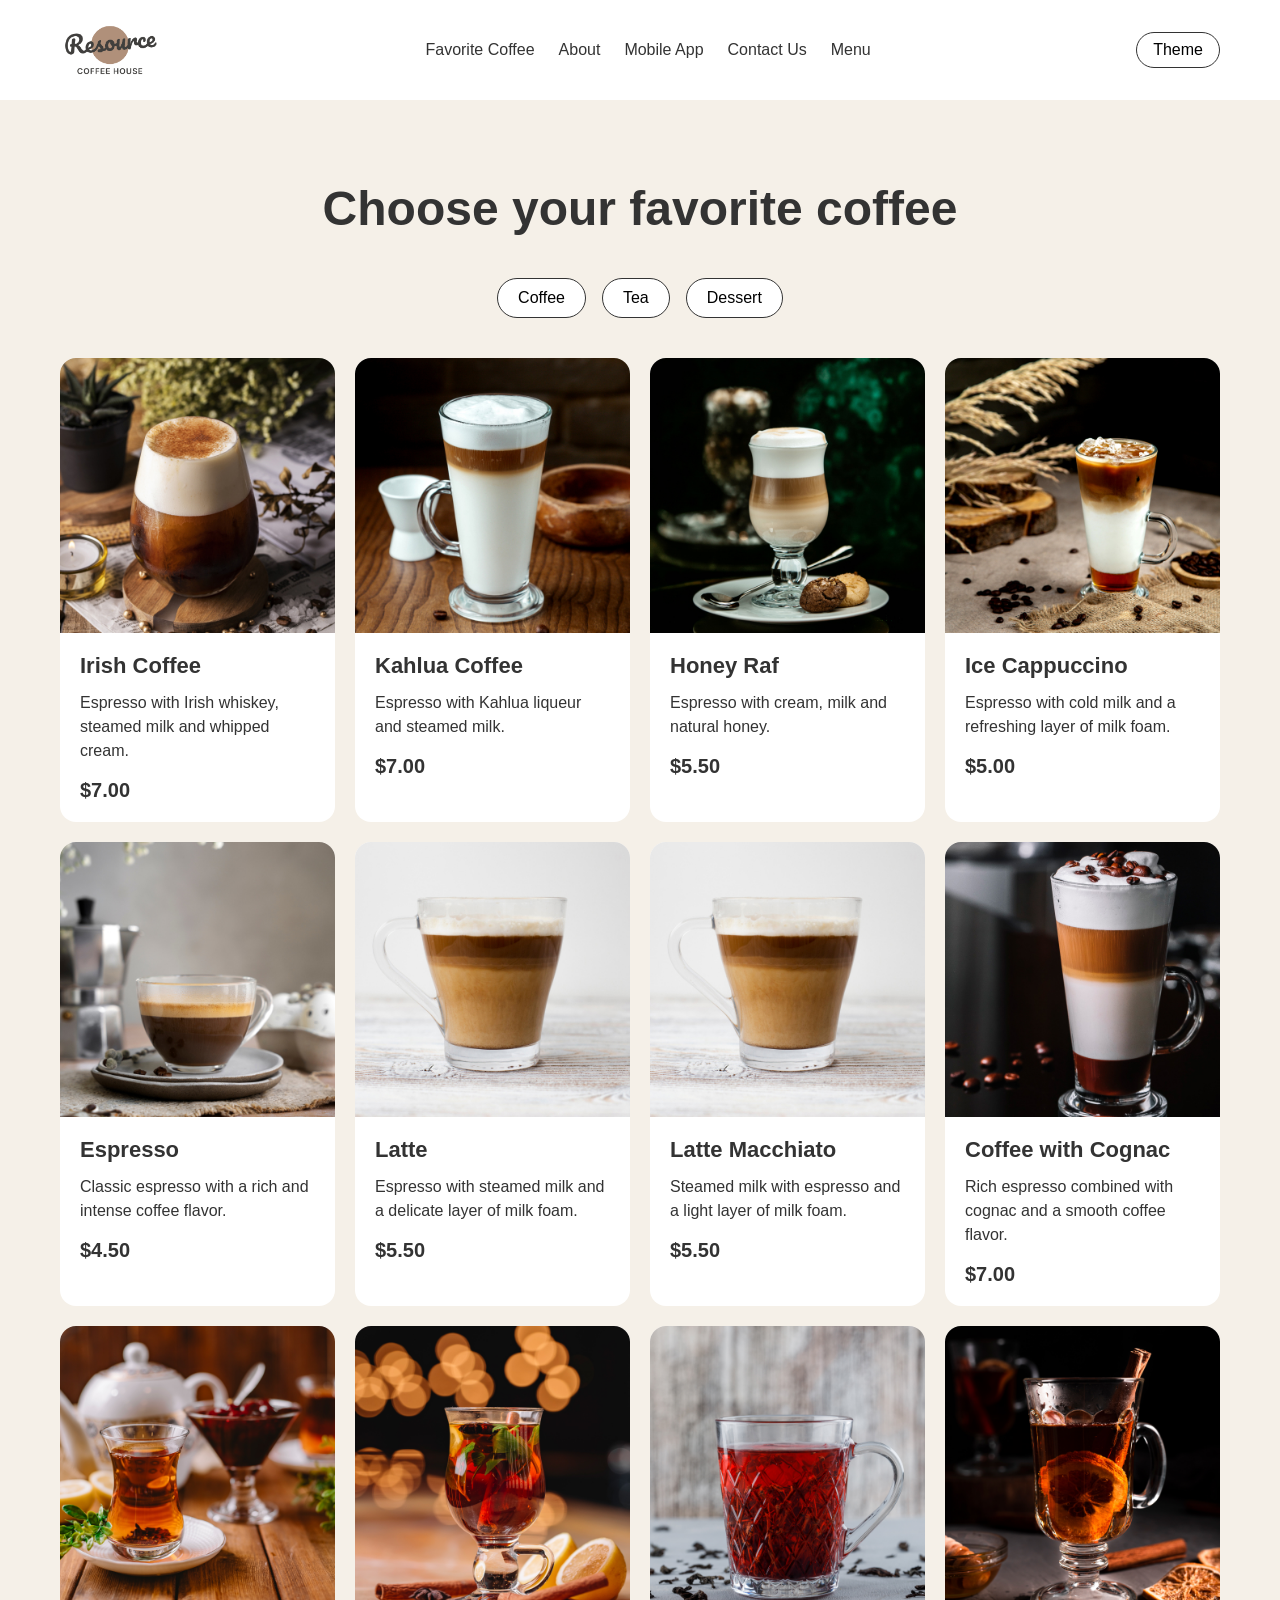
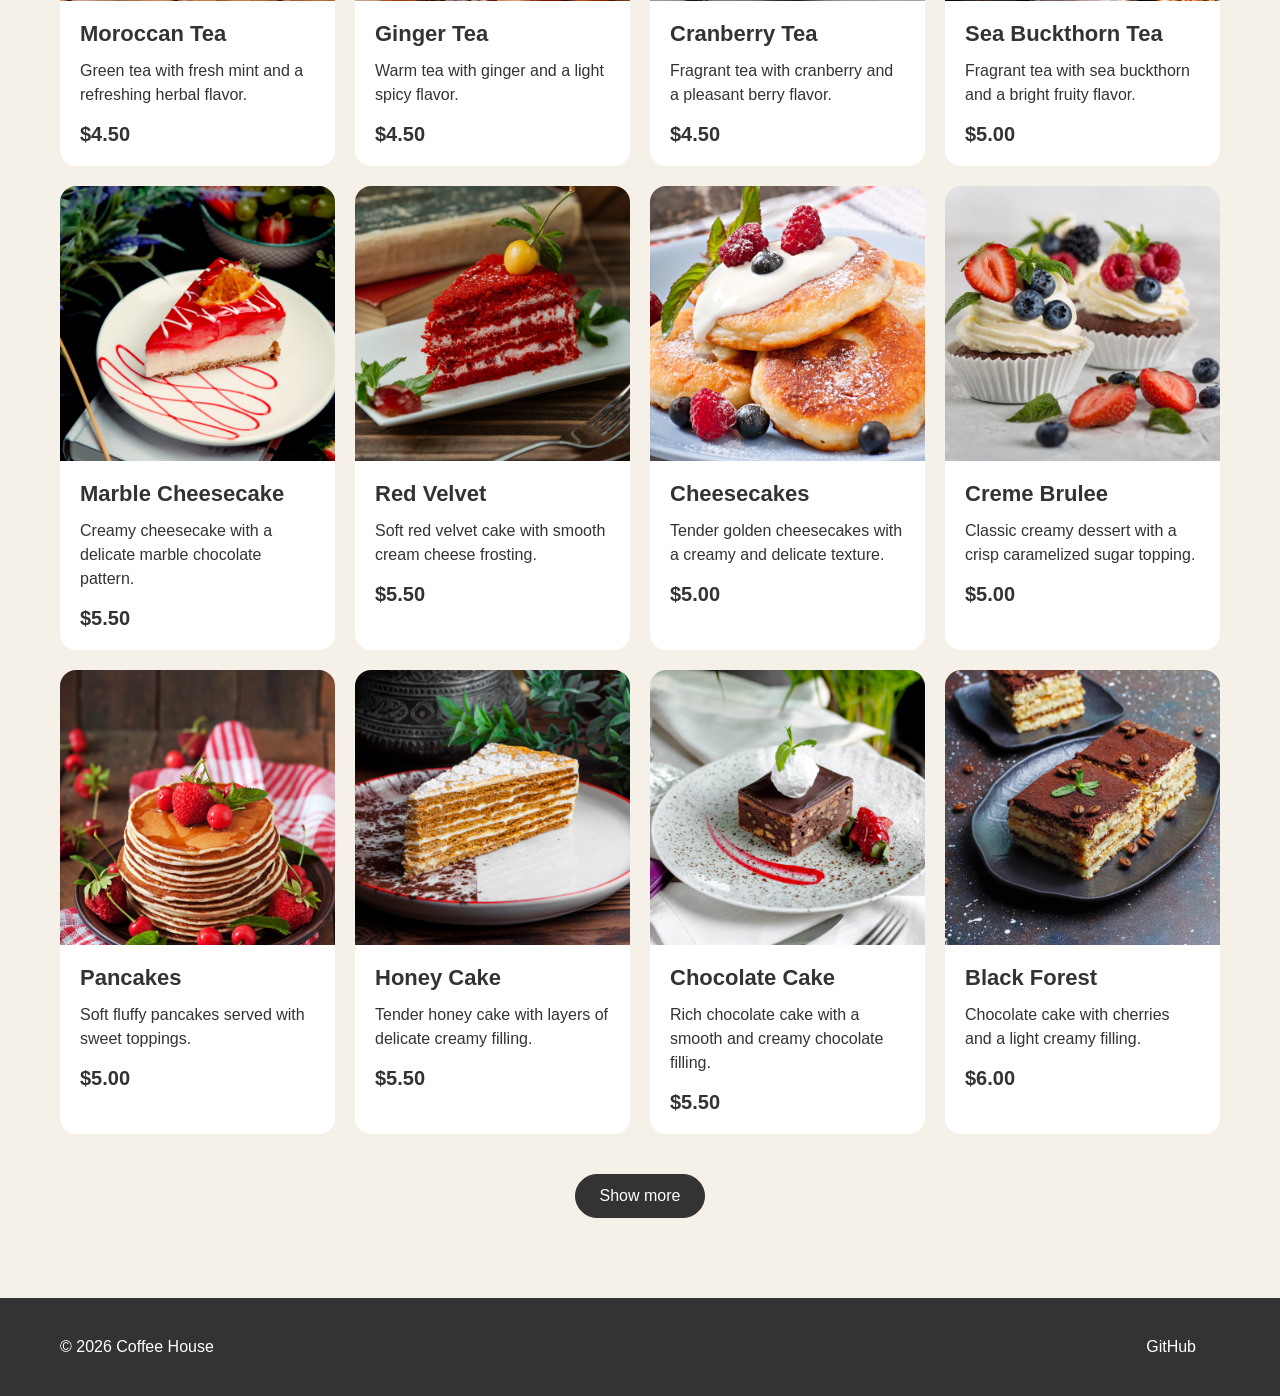
==== menu.html @ 2ff6e304 "feat: complete landing page layout" ====
<!DOCTYPE html>
<html lang="en">
<head>
  <meta charset="UTF-8">
  <meta name="viewport" content="width=device-width, initial-scale=1.0">
  <title>Menu | Coffee House</title>
  <link rel="stylesheet" href="css/style.css">
</head>
<body>
  <header class="header">
    <div class="container">
      <a class="logo" href="index.html">
        <img src="images/logo.png" alt="Coffee House logo">
      </a>
      <nav class="navigation">
        <ul class="navigation-list">
          <li class="navigation-item">
            <a class="navigation-link" href="index.html#favorite-coffee">Favorite Coffee</a>
          </li>
          <li class="navigation-item">
            <a class="navigation-link" href="index.html#about">About</a>
          </li>
          <li class="navigation-item">
            <a class="navigation-link" href="index.html#mobile-app">Mobile App</a>
          </li>
          <li class="navigation-item">
            <a class="navigation-link" href="index.html#contact">Contact Us</a>
          </li>
          <li class="navigation-item">
            <a class="navigation-link" href="menu.html">Menu</a>
          </li>
        </ul>
      </nav>

      <button class="theme-button" type="button">Theme</button>

      <button class="burger-button" type="button" aria-label="Open navigation menu">
        <span></span>
        <span></span>
      </button>
    </div>
  </header>

  <main>
    <section class="menu" id="menu">
      <div class="container">
        <h1 class="menu-title">Choose your favorite coffee</h1>

        <div class="menu-categories">
          <button class="category-button" type="button">Coffee</button>
          <button class="category-button" type="button">Tea</button>
          <button class="category-button" type="button">Dessert</button>
        </div>

        <div class="menu-grid">
          <article class="menu-card">
            <img
              class="menu-card-image"
              src="images/irish-coffee.jpg"
              alt="Irish coffee with whipped cream"
            >
            <h2 class="menu-card-title">Irish Coffee</h2>
            <p class="menu-card-description">
              Espresso with Irish whiskey, steamed milk and whipped cream.
            </p>
            <p class="menu-card-price">$7.00</p>
          </article>

          <article class="menu-card">
            <img
              class="menu-card-image"
              src="images/kahlua-coffee.jpg"
              alt="Kahlua coffee with steamed milk"
            >
            <h2 class="menu-card-title">Kahlua Coffee</h2>
            <p class="menu-card-description">
              Espresso with Kahlua liqueur and steamed milk.
            </p>
            <p class="menu-card-price">$7.00</p>
          </article>

          <article class="menu-card">
            <img
              class="menu-card-image"
              src="images/honey-raf.jpg"
              alt="Honey Raf coffee with milk and honey"
            >
            <h2 class="menu-card-title">Honey Raf</h2>
            <p class="menu-card-description">
              Espresso with cream, milk and natural honey.
            </p>
            <p class="menu-card-price">$5.50</p>
          </article>

          <article class="menu-card">
            <img
              class="menu-card-image"
              src="images/ice-cappuccino.jpg"
              alt="Ice cappuccino with cold milk and foam"
            >
            <h2 class="menu-card-title">Ice Cappuccino</h2>
            <p class="menu-card-description">
              Espresso with cold milk and a refreshing layer of milk foam.
            </p>
            <p class="menu-card-price">$5.00</p>
          </article>

          <article class="menu-card">
            <img
              class="menu-card-image"
              src="images/espresso.jpg"
              alt="Classic espresso coffee"
            >
            <h2 class="menu-card-title">Espresso</h2>
            <p class="menu-card-description">
              Classic espresso with a rich and intense coffee flavor.
            </p>
            <p class="menu-card-price">$4.50</p>
          </article>

          <article class="menu-card">
            <img
              class="menu-card-image"
              src="images/latte.jpg"
              alt="Latte coffee with steamed milk and foam"
            >
            <h2 class="menu-card-title">Latte</h2>
            <p class="menu-card-description">
              Espresso with steamed milk and a delicate layer of milk foam.
            </p>
            <p class="menu-card-price">$5.50</p>
          </article>

          <article class="menu-card">
            <img
              class="menu-card-image"
              src="images/latte-macchiato.jpg"
              alt="Latte macchiato with steamed milk and espresso"
            >
            <h2 class="menu-card-title">Latte Macchiato</h2>
            <p class="menu-card-description">
              Steamed milk with espresso and a light layer of milk foam.
            </p>
            <p class="menu-card-price">$5.50</p>
          </article>

          <article class="menu-card">
            <img
              class="menu-card-image"
              src="images/coffee-with-cognac.jpg"
              alt="Coffee with cognac"
            >
            <h2 class="menu-card-title">Coffee with Cognac</h2>
            <p class="menu-card-description">
              Rich espresso combined with cognac and a smooth coffee flavor.
            </p>
            <p class="menu-card-price">$7.00</p>
          </article>

          <article class="menu-card">
            <img
              class="menu-card-image"
              src="images/moroccan.png"
              alt="Moroccan tea"
            >
            <h2 class="menu-card-title">Moroccan Tea</h2>
            <p class="menu-card-description">
              Green tea with fresh mint and a refreshing herbal flavor.
            </p>
            <p class="menu-card-price">$4.50</p>
          </article>

          <article class="menu-card">
            <img
              class="menu-card-image"
              src="images/ginger.png"
              alt="Ginger tea"
            >
            <h2 class="menu-card-title">Ginger Tea</h2>
            <p class="menu-card-description">
              Warm tea with ginger and a light spicy flavor.
            </p>
            <p class="menu-card-price">$4.50</p>
          </article>

          <article class="menu-card">
            <img
              class="menu-card-image"
              src="images/cranberry.png"
              alt="Cranberry tea"
            >
            <h2 class="menu-card-title">Cranberry Tea</h2>
            <p class="menu-card-description">
              Fragrant tea with cranberry and a pleasant berry flavor.
            </p>
            <p class="menu-card-price">$4.50</p>
          </article>

          <article class="menu-card">
            <img
              class="menu-card-image"
              src="images/sea-buckthorn.png"
              alt="Sea buckthorn tea"
            >
            <h2 class="menu-card-title">Sea Buckthorn Tea</h2>
            <p class="menu-card-description">
              Fragrant tea with sea buckthorn and a bright fruity flavor.
            </p>
            <p class="menu-card-price">$5.00</p>
          </article>

          <article class="menu-card">
            <img
              class="menu-card-image"
              src="images/marble-cheesecake.png"
              alt="Marble cheesecake"
            >
            <h2 class="menu-card-title">Marble Cheesecake</h2>
            <p class="menu-card-description">
              Creamy cheesecake with a delicate marble chocolate pattern.
            </p>
            <p class="menu-card-price">$5.50</p>
          </article>

          <article class="menu-card">
            <img
              class="menu-card-image"
              src="images/red-velvet.png"
              alt="Red velvet cake"
            >
            <h2 class="menu-card-title">Red Velvet</h2>
            <p class="menu-card-description">
              Soft red velvet cake with smooth cream cheese frosting.
            </p>
            <p class="menu-card-price">$5.50</p>
          </article>

          <article class="menu-card">
            <img
              class="menu-card-image"
              src="images/cheesecakes.png"
              alt="Cheesecakes"
            >
            <h2 class="menu-card-title">Cheesecakes</h2>
            <p class="menu-card-description">
              Tender golden cheesecakes with a creamy and delicate texture.
            </p>
            <p class="menu-card-price">$5.00</p>
          </article>

          <article class="menu-card">
            <img
              class="menu-card-image"
              src="images/creme-brulee.png"
              alt="Creme brulee"
            >
            <h2 class="menu-card-title">Creme Brulee</h2>
            <p class="menu-card-description">
              Classic creamy dessert with a crisp caramelized sugar topping.
            </p>
            <p class="menu-card-price">$5.00</p>
          </article>

          <article class="menu-card">
            <img
              class="menu-card-image"
              src="images/pancakes.png"
              alt="Pancakes with toppings"
            >
            <h2 class="menu-card-title">Pancakes</h2>
            <p class="menu-card-description">
              Soft fluffy pancakes served with sweet toppings.
            </p>
            <p class="menu-card-price">$5.00</p>
          </article>

          <article class="menu-card">
            <img
              class="menu-card-image"
              src="images/honey-cake.png"
              alt="Honey cake"
            >
            <h2 class="menu-card-title">Honey Cake</h2>
            <p class="menu-card-description">
              Tender honey cake with layers of delicate creamy filling.
            </p>
            <p class="menu-card-price">$5.50</p>
          </article>

          <article class="menu-card">
            <img
              class="menu-card-image"
              src="images/chocolate-cake.png"
              alt="Chocolate cake"
            >
            <h2 class="menu-card-title">Chocolate Cake</h2>
            <p class="menu-card-description">
              Rich chocolate cake with a smooth and creamy chocolate filling.
            </p>
            <p class="menu-card-price">$5.50</p>
          </article>

          <article class="menu-card">
            <img
              class="menu-card-image"
              src="images/black-forest.png"
              alt="Black Forest cake"
            >
            <h2 class="menu-card-title">Black Forest</h2>
            <p class="menu-card-description">
              Chocolate cake with cherries and a light creamy filling.
            </p>
            <p class="menu-card-price">$6.00</p>
          </article>
        </div>

        <button class="show-more-button" type="button">Show more</button>
      </div>
    </section>
  </main>

  <footer class="footer">
    <div class="container">
      <p class="footer-text">© 2026 Coffee House</p>

      <div class="footer-links">
        <a class="footer-link" href="https://github.com/" target="_blank" rel="noopener noreferrer">
          GitHub
        </a>
        <a class="footer-link" href="https://rs.school/" target="_blank" rel="noopener noreferrer">
          <img src="images/rs-school-logo.svg" alt="Rolling Scopes School logo">
        </a>
      </div>
    </div>
  </footer>

  <script src="js/script.js"></script>
</body>
</html>
---- css/style.css ----
* {
  box-sizing: border-box;
}

html {
  scroll-behavior: smooth;
}

body {
  margin: 0;
  font-family: Arial, sans-serif;
  background-color: #e6e6e6;
  color: #333333;
}

a {
  color: inherit;
  text-decoration: none;
}

button {
  font: inherit;
}

.container {
  width: 100%;
  max-width: 1200px;
  margin: 0 auto;
  padding-right: 20px;
  padding-left: 20px;
}

.header {
  padding-top: 20px;
  padding-bottom: 20px;
  background-color: #ffffff;
}

.header .container {
  display: flex;
  align-items: center;
  justify-content: space-between;
}

.logo {
  display: block;
  width: 100px;
}

.logo img {
  display: block;
  width: 100%;
  height: auto;
}

.navigation-list {
  display: flex;
  margin: 0;
  padding: 0;
  gap: 24px;
  list-style: none;
}

.navigation-link {
  transition: opacity 0.3s ease;
}

.navigation-link:hover {
  opacity: 0.7;
}

.theme-button {
  padding: 8px 16px;
  border: 1px solid #333333;
  border-radius: 20px;
  background-color: transparent;
  cursor: pointer;
  transition: background-color 0.3s ease, color 0.3s ease;
}

.theme-button:hover {
  background-color: #333333;
  color: #ffffff;
}

.burger-button {
  display: none;
}

.hero {
  padding-top: 80px;
  padding-bottom: 80px;
  background-color: #c9a27e;
}

.hero-content {
  max-width: 600px;
}

.hero-subtitle {
  margin-top: 0;
  margin-bottom: 16px;
  font-size: 18px;
}

.hero-title {
  margin-top: 0;
  margin-bottom: 20px;
  font-size: 48px;
  line-height: 1.1;
}

.hero-description {
  margin-top: 0;
  margin-bottom: 24px;
  font-size: 18px;
  line-height: 1.5;
}

.hero-button {
  display: inline-block;
  padding: 12px 24px;
  border-radius: 24px;
  background-color: #333333;
  color: #ffffff;
  transition: opacity 0.3s ease;
}

.hero-button:hover {
  opacity: 0.8;
}

.favorite-coffee {
  padding-top: 80px;
  padding-bottom: 80px;
  background-color: #f5f0e8;
}

.section-title {
  margin-top: 0;
  margin-bottom: 40px;
  font-size: 36px;
  line-height: 1.2;
  text-align: center;
}

.slider {
  display: flex;
  align-items: center;
  gap: 20px;
}

.slider-content {
  display: flex;
  flex: 1;
  gap: 20px;
  overflow: hidden;
}

.slider-card {
  flex: 1;
  padding: 24px;
  border-radius: 16px;
  background-color: #ffffff;
  text-align: center;
}

.slider-image {
  width: 100%;
  height: 220px;
  margin-bottom: 20px;
  border-radius: 12px;
  background-color: #d2b48c;
}

.slider-title {
  margin-top: 0;
  margin-bottom: 12px;
  font-size: 24px;
}

.slider-description {
  margin-top: 0;
  margin-bottom: 16px;
  line-height: 1.5;
}

.slider-price {
  margin: 0;
  font-weight: 700;
  font-size: 20px;
}

.slider-button {
  width: 44px;
  height: 44px;
  flex-shrink: 0;
  border: 1px solid #333333;
  border-radius: 50%;
  background-color: #ffffff;
  cursor: pointer;
  transition: background-color 0.3s ease, color 0.3s ease;
}

.slider-button:hover {
  background-color: #333333;
  color: #ffffff;
}

.about {
  padding-top: 80px;
  padding-bottom: 80px;
  background-color: #ffffff;
}

.about-content {
  max-width: 800px;
  margin: 0 auto;
}

.about-text {
  margin-top: 0;
  margin-bottom: 20px;
  font-size: 18px;
  line-height: 1.6;
  text-align: center;
}

.about-text:last-child {
  margin-bottom: 0;
}

.mobile-app {
  padding-top: 80px;
  padding-bottom: 80px;
  background-color: #f5f0e8;
}

.mobile-app-content {
  max-width: 700px;
  margin: 0 auto;
  text-align: center;
}

.mobile-app-text {
  margin-top: 0;
  margin-bottom: 24px;
  font-size: 18px;
  line-height: 1.5;
}

.mobile-app-button {
  display: inline-block;
  padding: 12px 24px;
  border-radius: 24px;
  background-color: #333333;
  color: #ffffff;
  transition: opacity 0.3s ease;
}

.mobile-app-button:hover {
  opacity: 0.8;
}

.contact {
  padding-top: 80px;
  padding-bottom: 80px;
  background-color: #ffffff;
}

.contact-content {
  max-width: 600px;
  margin: 0 auto;
  text-align: center;
}

.contact-text {
  margin-top: 0;
  margin-bottom: 24px;
  font-size: 18px;
  line-height: 1.5;
}

.contact-list {
  margin: 0;
  padding: 0;
  list-style: none;
}

.contact-item {
  margin-bottom: 12px;
  font-size: 18px;
}

.contact-item:last-child {
  margin-bottom: 0;
}

.footer {
  padding-top: 40px;
  padding-bottom: 40px;
  background-color: #333333;
  color: #ffffff;
}

.footer .container {
  display: flex;
  align-items: center;
  justify-content: space-between;
  gap: 20px;
}

.footer-text {
  margin: 0;
}

.footer-links {
  display: flex;
  gap: 24px;
}

.footer-link {
  transition: opacity 0.3s ease;
}

.footer-link:hover {
  opacity: 0.7;
}

.menu {
  padding-top: 80px;
  padding-bottom: 80px;
  background-color: #f5f0e8;
}

.menu-title {
  margin-top: 0;
  margin-bottom: 40px;
  font-size: 48px;
  line-height: 1.2;
  text-align: center;
}

.menu-categories {
  display: flex;
  justify-content: center;
  gap: 16px;
  margin-bottom: 40px;
}

.category-button {
  padding: 10px 20px;
  border: 1px solid #333333;
  border-radius: 24px;
  background-color: #ffffff;
  cursor: pointer;
  transition: background-color 0.3s ease, color 0.3s ease;
}

.category-button:hover {
  background-color: #333333;
  color: #ffffff;
}

.menu-grid {
  display: grid;
  grid-template-columns: repeat(4, 1fr);
  gap: 20px;
}

.menu-card {
  overflow: hidden;
  border-radius: 16px;
  background-color: #ffffff;
  transition: transform 0.3s ease, box-shadow 0.3s ease;
}

.menu-card:hover {
  transform: translateY(-4px);
  box-shadow: 0 8px 20px rgba(0, 0, 0, 0.15);
}

.menu-card-image {
  display: block;
  width: 100%;
  height: auto;
}

.menu-card-title {
  margin-top: 20px;
  margin-right: 20px;
  margin-bottom: 12px;
  margin-left: 20px;
  font-size: 22px;
}

.menu-card-description {
  margin-top: 0;
  margin-right: 20px;
  margin-bottom: 16px;
  margin-left: 20px;
  line-height: 1.5;
}

.menu-card-price {
  margin-top: 0;
  margin-right: 20px;
  margin-bottom: 20px;
  margin-left: 20px;
  font-weight: 700;
  font-size: 20px;
}

.show-more-button {
  display: block;
  margin-top: 40px;
  margin-right: auto;
  margin-left: auto;
  padding: 12px 24px;
  border: 1px solid #333333;
  border-radius: 24px;
  background-color: #333333;
  color: #ffffff;
  cursor: pointer;
  transition: opacity 0.3s ease;
}

.show-more-button:hover {
  opacity: 0.8;
}

@media (max-width: 768px) {
  .navigation {
    display: none;
  }

  .burger-button {
    display: flex;
    flex-direction: column;
    align-items: center;
    justify-content: center;
    gap: 6px;
    width: 44px;
    height: 44px;
    padding: 0;
    border: 1px solid #333333;
    border-radius: 50%;
    background-color: transparent;
    cursor: pointer;
  }

  .burger-button span {
    width: 18px;
    height: 2px;
    background-color: #333333;
  }

  .theme-button {
    margin-left: auto;
  }

  .menu-grid {
    grid-template-columns: 1fr;
  }

  .hero {
    padding-top: 60px;
    padding-bottom: 60px;
  }

  .hero-title {
    font-size: 40px;
  }

  .section-title {
    font-size: 32px;
  }

  .slider {
    gap: 12px;
  }

  .slider-content {
    gap: 0;
  }

  .slider-card {
    min-width: 100%;
  }

  .slider-card:not(:first-child) {
    display: none;
  }

    .slider-image {
    height: auto;
    object-fit: contain;
  }

  .footer .container {
    flex-direction: column;
    text-align: center;
  }
}

@media (max-width: 380px) {
  .container {
    padding-right: 16px;
    padding-left: 16px;
  }

  .header {
    padding-top: 16px;
    padding-bottom: 16px;
  }

  .logo {
    font-size: 20px;
  }

  .theme-button {
    padding: 6px 12px;
  }

  .hero-title {
    font-size: 32px;
  }

  .hero-subtitle {
    font-size: 16px;
  }

  .hero-description {
    font-size: 16px;
  }

  .section-title {
    font-size: 28px;
  }

  .slider {
    gap: 8px;
  }

  .slider-button {
    width: 36px;
    height: 36px;
  }

  .slider-card {
    padding: 16px;
  }

  .slider-image {
    height: 180px;
  }

  .menu {
    padding-top: 60px;
    padding-bottom: 60px;
  }

  .menu-title {
    font-size: 32px;
  }

  .menu-categories {
    gap: 8px;
  }

  .category-button {
    padding: 8px 12px;
  }

  .menu-grid {
    grid-template-columns: 1fr;
  }
}

.dark-theme {
  background-color: #333333;
  color: #ffffff;
}

.dark-theme .header {
  background-color: #222222;
}

.dark-theme .hero {
  background-color: #5a4635;
}

.dark-theme .favorite-coffee {
  background-color: #2b2b2b;
}

.dark-theme .slider-card {
  background-color: #3a3a3a;
}

.dark-theme .about {
  background-color: #222222;
}

.dark-theme .mobile-app {
  background-color: #2b2b2b;
}

.dark-theme .contact {
  background-color: #222222;
}

.dark-theme .menu {
  background-color: #2b2b2b;
}

.dark-theme .menu-card {
  background-color: #3a3a3a;
}

.dark-theme .category-button {
  background-color: #3a3a3a;
  color: #ffffff;
}

.dark-theme .slider-button {
  background-color: #3a3a3a;
  color: #ffffff;
}

.dark-theme .theme-button {
  border-color: #ffffff;
  color: #ffffff;
}
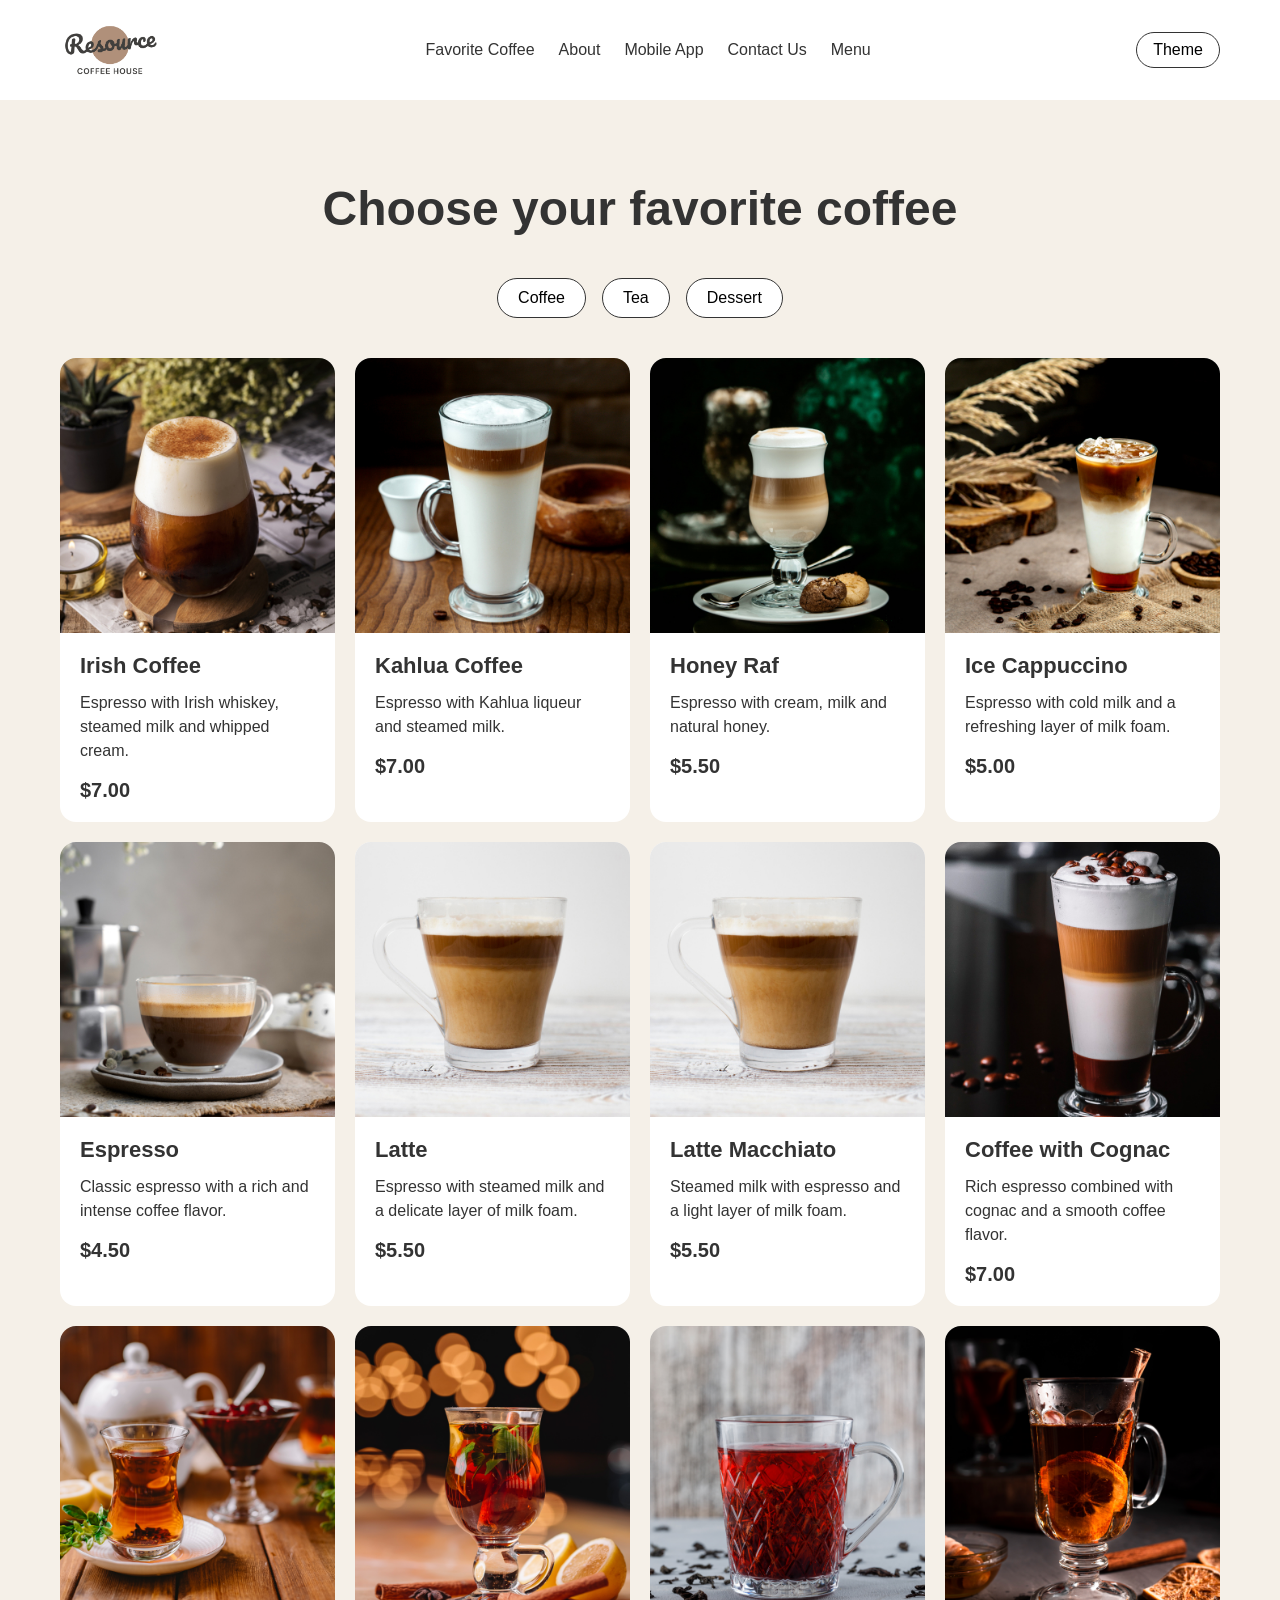
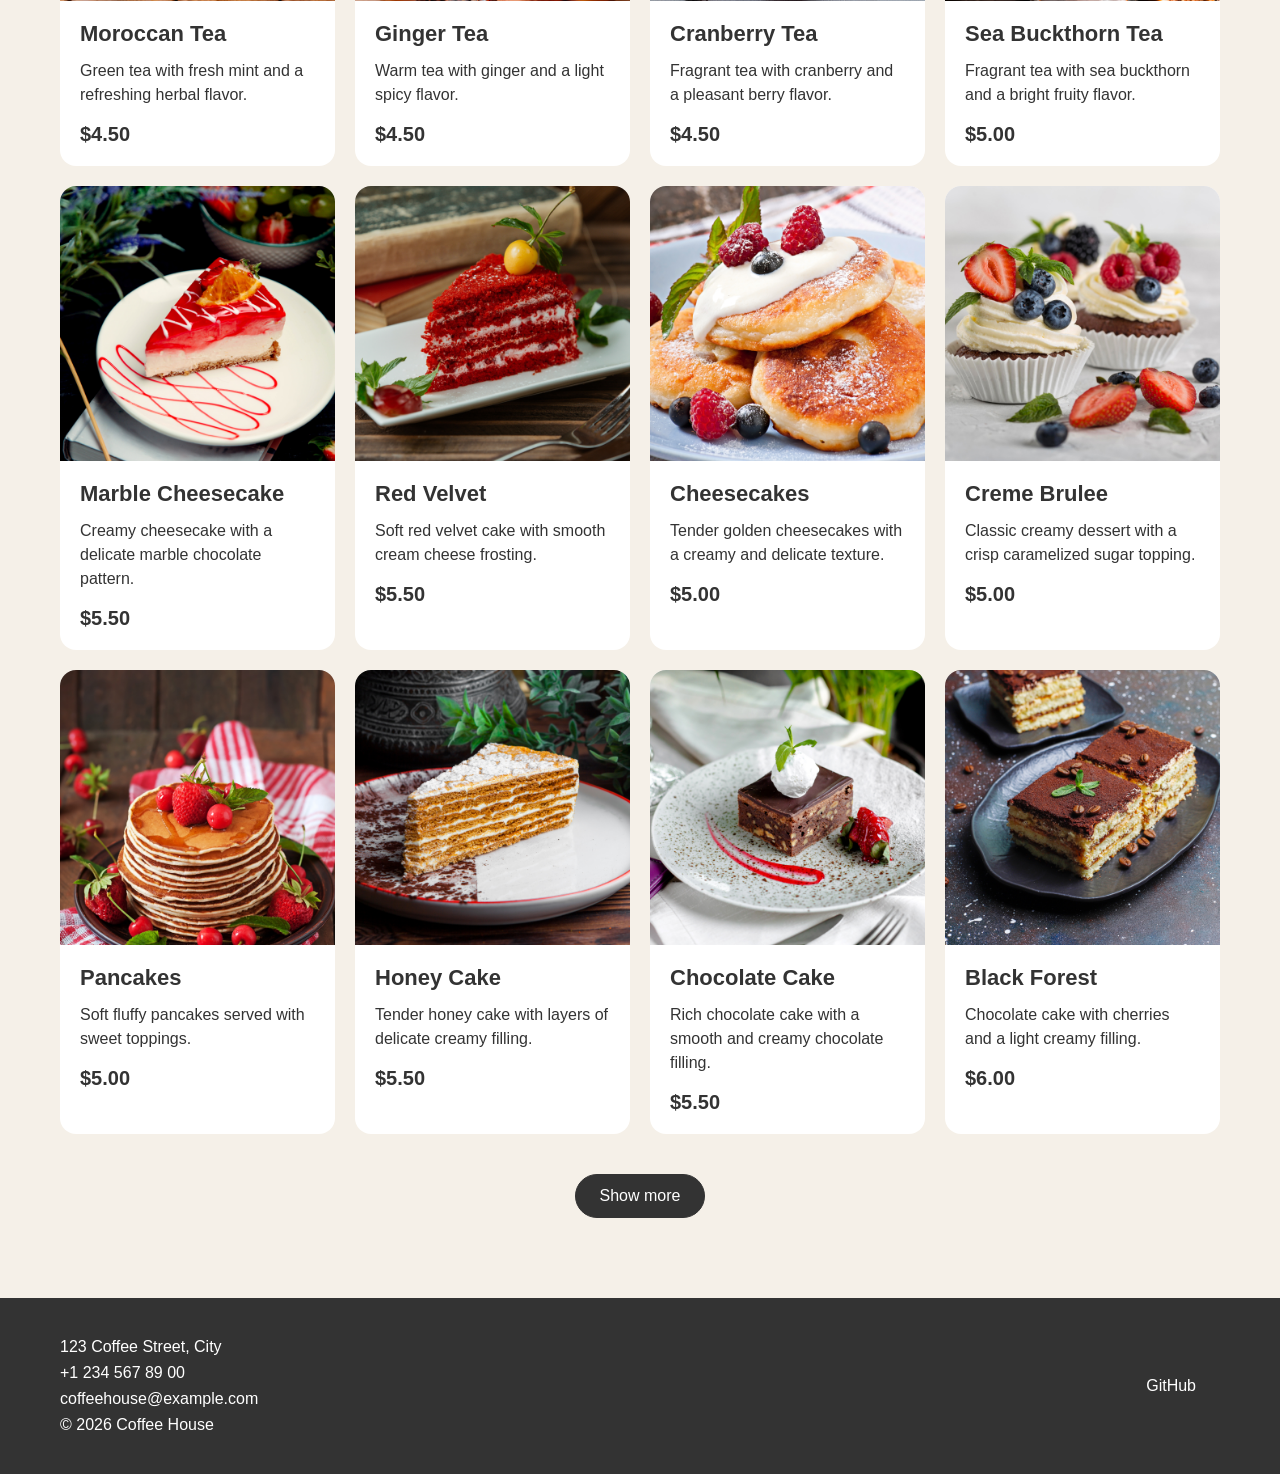
==== commit 9080f6ff: "fix: update footer contacts" ====
--- a/menu.html
+++ b/menu.html
@@ -4,6 +4,7 @@
   <meta charset="UTF-8">
   <meta name="viewport" content="width=device-width, initial-scale=1.0">
   <title>Menu | Coffee House</title>
+  <link rel="icon" href="images/logo.png">
   <link rel="stylesheet" href="css/style.css">
 </head>
 <body>
@@ -319,20 +320,25 @@
     </section>
   </main>
 
-  <footer class="footer">
-    <div class="container">
-      <p class="footer-text">© 2026 Coffee House</p>
-
-      <div class="footer-links">
-        <a class="footer-link" href="https://github.com/" target="_blank" rel="noopener noreferrer">
-          GitHub
-        </a>
-        <a class="footer-link" href="https://rs.school/" target="_blank" rel="noopener noreferrer">
-          <img src="images/rs-school-logo.svg" alt="Rolling Scopes School logo">
-        </a>
-      </div>
+<footer class="footer">
+  <div class="container">
+    <div class="footer-contact">
+      <p>123 Coffee Street, City</p>
+      <p>+1 234 567 89 00</p>
+      <p>coffeehouse@example.com</p>
+      <p>© 2026 Coffee House</p>
     </div>
-  </footer>
+
+    <div class="footer-links">
+      <a class="footer-link" href="https://github.com/" target="_blank" rel="noopener noreferrer">
+        GitHub
+      </a>
+      <a class="footer-link" href="https://rs.school/" target="_blank" rel="noopener noreferrer">
+        <img src="images/rs-school-logo.svg" alt="Rolling Scopes School logo">
+      </a>
+    </div>
+  </div>
+</footer>
 
   <script src="js/script.js"></script>
 </body>
--- a/css/style.css
+++ b/css/style.css
@@ -311,6 +311,16 @@
 }
 
 .footer-text {
+  margin: 0;
+}
+
+.footer-contact {
+  display: flex;
+  flex-direction: column;
+  gap: 8px;
+}
+
+.footer-contact p {
   margin: 0;
 }
 
@@ -492,7 +502,7 @@
     display: none;
   }
 
-    .slider-image {
+  .slider-image {
     height: auto;
     object-fit: contain;
   }
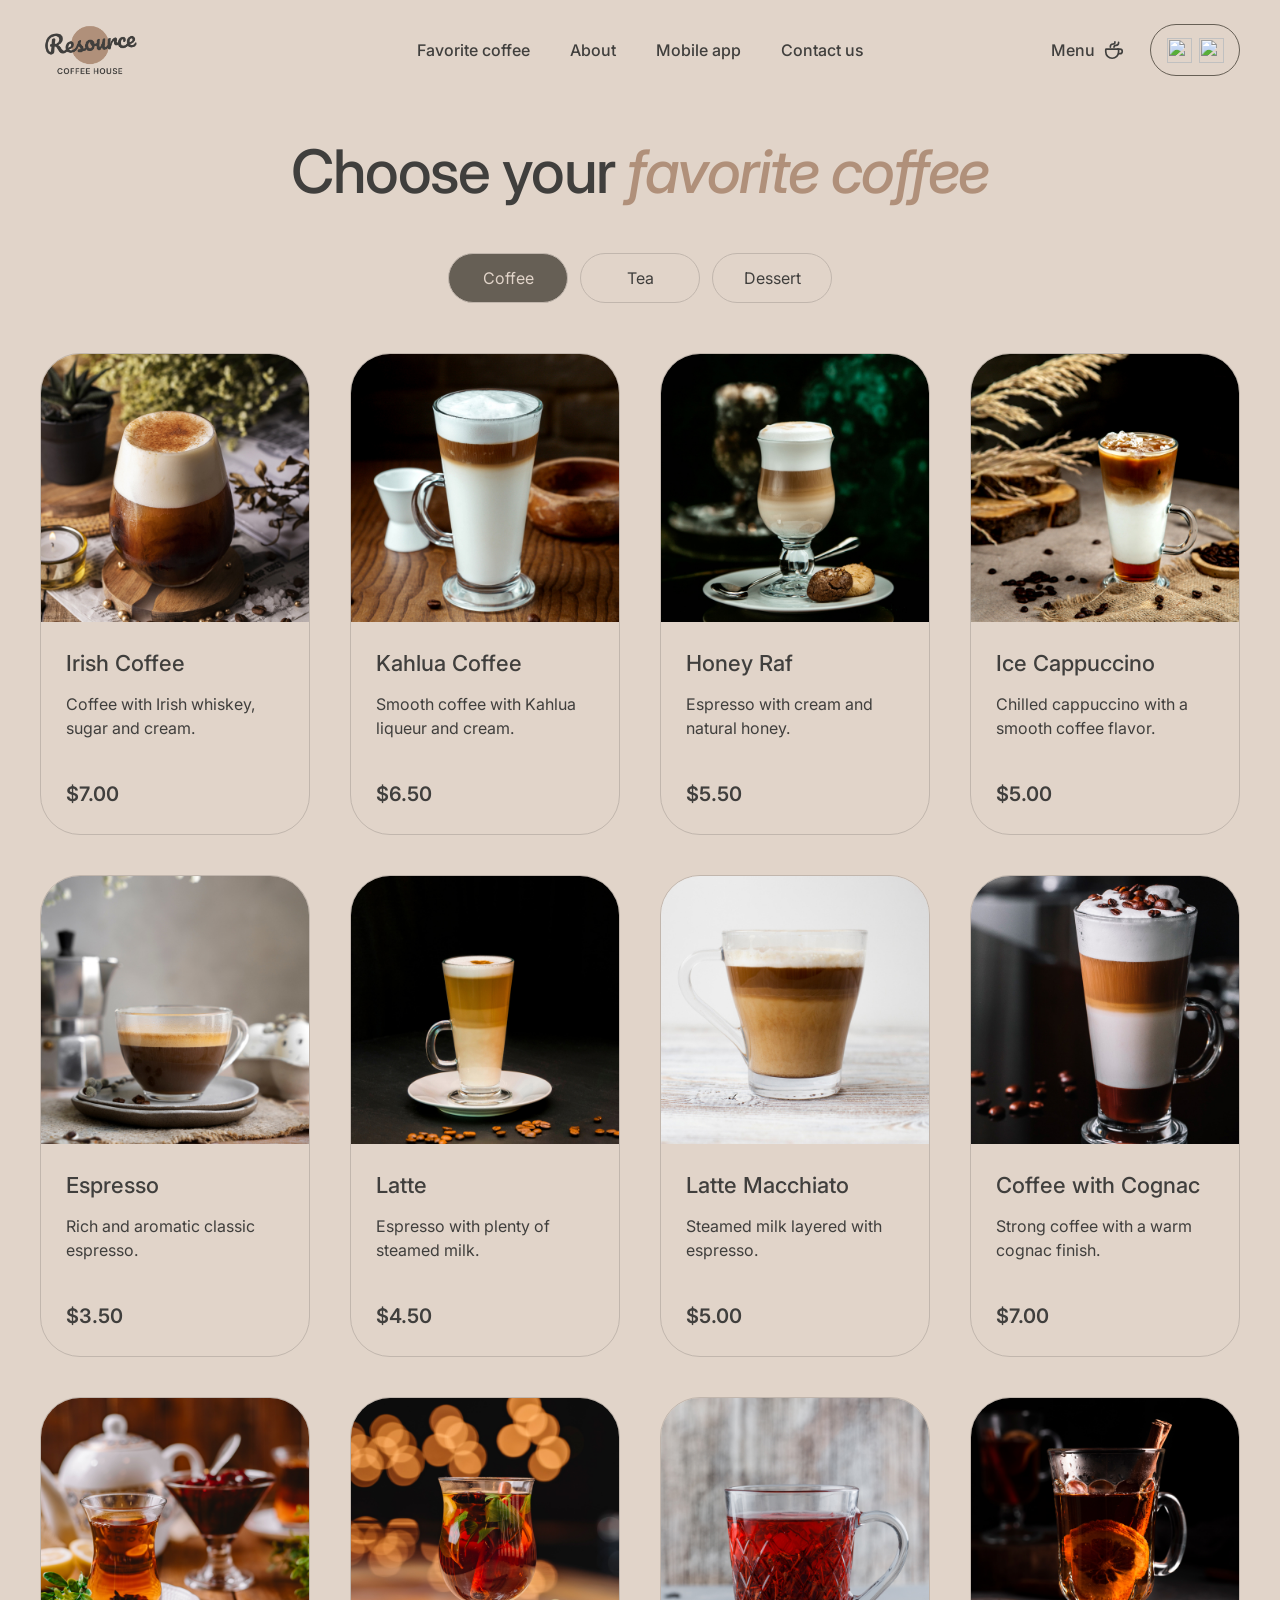
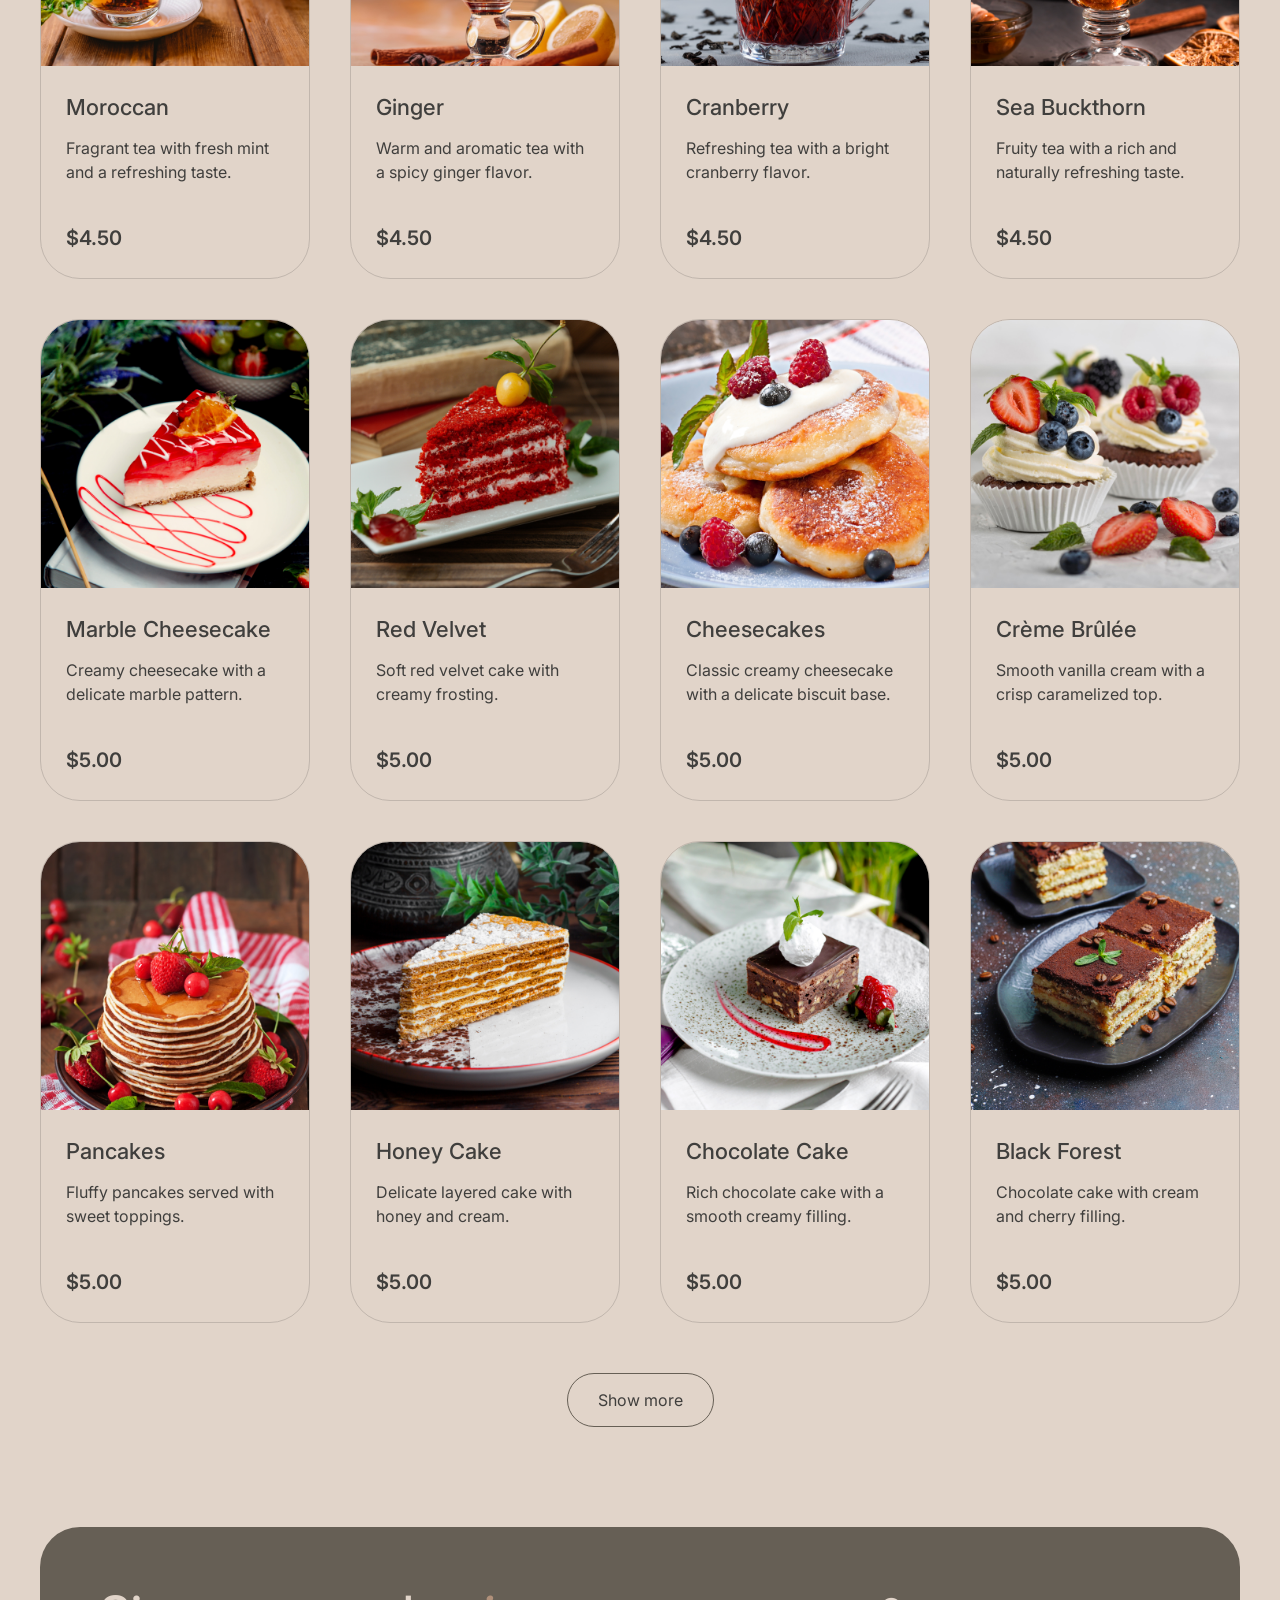
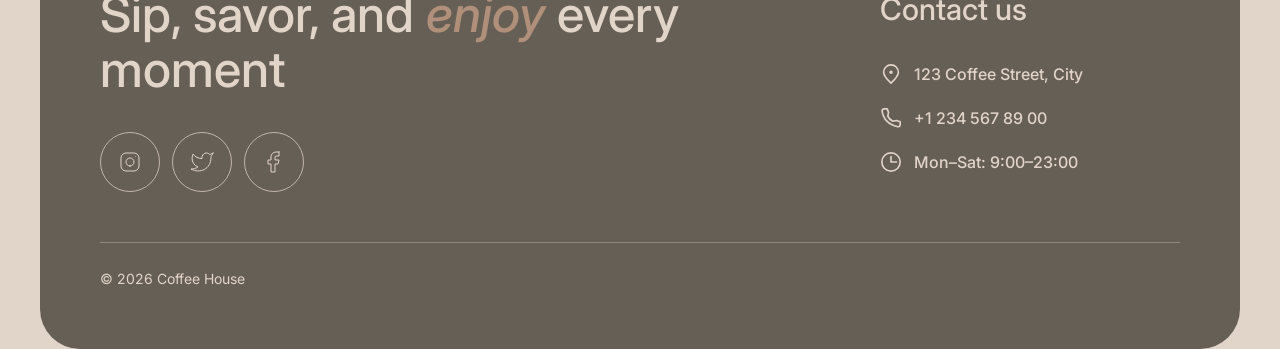
==== commit c54932a9: "feat: complete landing page and responsive design" ====
--- a/menu.html
+++ b/menu.html
@@ -1,344 +1,446 @@
 <!DOCTYPE html>
 <html lang="en">
 <head>
-  <meta charset="UTF-8">
-  <meta name="viewport" content="width=device-width, initial-scale=1.0">
-  <title>Menu | Coffee House</title>
-  <link rel="icon" href="images/logo.png">
+  <meta charset="utf-8">
+  <meta name="viewport" content="width=device-width, initial-scale=1">
+  <meta name="description" content="Coffee House menu.">
+  <title>Coffee House - Menu</title>
+
+  <link rel="icon" type="image/svg+xml" href="images/icons/coffee-cup.svg">
+
+  <link rel="preconnect" href="https://fonts.googleapis.com">
+  <link rel="preconnect" href="https://fonts.gstatic.com" crossorigin>
+  <link
+    href="https://fonts.googleapis.com/css2?family=Inter:ital,wght@0,400;0,500;0,600;1,500&display=swap"
+    rel="stylesheet"
+  >
+
   <link rel="stylesheet" href="css/style.css">
 </head>
+
 <body>
-  <header class="header">
-    <div class="container">
-      <a class="logo" href="index.html">
-        <img src="images/logo.png" alt="Coffee House logo">
+
+  <header class="header container">
+    <a class="logo" href="index.html" aria-label="Coffee House home">
+      <img class="logo__img logo-light" src="images/logo.png" alt="Coffee House">
+      <img class="logo__img logo-dark" src="images/logo-dark.png" alt="">
+    </a>
+
+    <nav class="navigation" aria-label="Main navigation">
+      <ul class="navigation-list">
+        <li class="navigation-item">
+          <a class="navigation-link" href="index.html#favorite">Favorite coffee</a>
+        </li>
+        <li class="navigation-item">
+          <a class="navigation-link" href="index.html#about">About</a>
+        </li>
+        <li class="navigation-item">
+          <a class="navigation-link" href="index.html#mobile-app">Mobile app</a>
+        </li>
+        <li class="navigation-item">
+          <a class="navigation-link" href="#contacts">Contact us</a>
+        </li>
+      </ul>
+    </nav>
+
+    <div class="header-actions">
+      <a class="menu-link" href="menu.html">
+        <span>Menu</span>
+        <img
+          class="menu-link-icon"
+          src="images/icons/coffee-cup.svg"
+          alt=""
+        >
       </a>
-      <nav class="navigation">
-        <ul class="navigation-list">
-          <li class="navigation-item">
-            <a class="navigation-link" href="index.html#favorite-coffee">Favorite Coffee</a>
-          </li>
-          <li class="navigation-item">
-            <a class="navigation-link" href="index.html#about">About</a>
-          </li>
-          <li class="navigation-item">
-            <a class="navigation-link" href="index.html#mobile-app">Mobile App</a>
-          </li>
-          <li class="navigation-item">
-            <a class="navigation-link" href="index.html#contact">Contact Us</a>
-          </li>
-          <li class="navigation-item">
-            <a class="navigation-link" href="menu.html">Menu</a>
-          </li>
-        </ul>
-      </nav>
-
-      <button class="theme-button" type="button">Theme</button>
-
-      <button class="burger-button" type="button" aria-label="Open navigation menu">
+
+      <button class="theme-button" type="button" aria-label="Change theme">
+        <img
+          class="theme-icon theme-sun"
+          src="images/icons/sun.svg"
+          alt=""
+        >
+        <img
+          class="theme-icon theme-moon"
+          src="images/icons/moon.svg"
+          alt=""
+        >
+        <img
+          class="theme-icon theme-moon-dark"
+          src="images/icons/moon-dark.svg"
+          alt=""
+        >
+      </button>
+
+      <button
+        class="burger-button"
+        type="button"
+        aria-label="Open navigation menu"
+      >
         <span></span>
         <span></span>
       </button>
     </div>
   </header>
 
-  <main>
-    <section class="menu" id="menu">
-      <div class="container">
-        <h1 class="menu-title">Choose your favorite coffee</h1>
-
-        <div class="menu-categories">
-          <button class="category-button" type="button">Coffee</button>
-          <button class="category-button" type="button">Tea</button>
-          <button class="category-button" type="button">Dessert</button>
-        </div>
-
-        <div class="menu-grid">
-          <article class="menu-card">
-            <img
-              class="menu-card-image"
-              src="images/irish-coffee.jpg"
-              alt="Irish coffee with whipped cream"
-            >
-            <h2 class="menu-card-title">Irish Coffee</h2>
-            <p class="menu-card-description">
-              Espresso with Irish whiskey, steamed milk and whipped cream.
-            </p>
-            <p class="menu-card-price">$7.00</p>
-          </article>
-
-          <article class="menu-card">
-            <img
-              class="menu-card-image"
-              src="images/kahlua-coffee.jpg"
-              alt="Kahlua coffee with steamed milk"
-            >
-            <h2 class="menu-card-title">Kahlua Coffee</h2>
-            <p class="menu-card-description">
-              Espresso with Kahlua liqueur and steamed milk.
-            </p>
-            <p class="menu-card-price">$7.00</p>
-          </article>
-
-          <article class="menu-card">
-            <img
-              class="menu-card-image"
-              src="images/honey-raf.jpg"
-              alt="Honey Raf coffee with milk and honey"
-            >
-            <h2 class="menu-card-title">Honey Raf</h2>
-            <p class="menu-card-description">
-              Espresso with cream, milk and natural honey.
-            </p>
-            <p class="menu-card-price">$5.50</p>
-          </article>
-
-          <article class="menu-card">
-            <img
-              class="menu-card-image"
-              src="images/ice-cappuccino.jpg"
-              alt="Ice cappuccino with cold milk and foam"
-            >
-            <h2 class="menu-card-title">Ice Cappuccino</h2>
-            <p class="menu-card-description">
-              Espresso with cold milk and a refreshing layer of milk foam.
-            </p>
-            <p class="menu-card-price">$5.00</p>
-          </article>
-
-          <article class="menu-card">
-            <img
-              class="menu-card-image"
-              src="images/espresso.jpg"
-              alt="Classic espresso coffee"
-            >
-            <h2 class="menu-card-title">Espresso</h2>
-            <p class="menu-card-description">
-              Classic espresso with a rich and intense coffee flavor.
-            </p>
-            <p class="menu-card-price">$4.50</p>
-          </article>
-
-          <article class="menu-card">
-            <img
-              class="menu-card-image"
-              src="images/latte.jpg"
-              alt="Latte coffee with steamed milk and foam"
-            >
-            <h2 class="menu-card-title">Latte</h2>
-            <p class="menu-card-description">
-              Espresso with steamed milk and a delicate layer of milk foam.
-            </p>
-            <p class="menu-card-price">$5.50</p>
-          </article>
-
-          <article class="menu-card">
-            <img
-              class="menu-card-image"
-              src="images/latte-macchiato.jpg"
-              alt="Latte macchiato with steamed milk and espresso"
-            >
-            <h2 class="menu-card-title">Latte Macchiato</h2>
-            <p class="menu-card-description">
-              Steamed milk with espresso and a light layer of milk foam.
-            </p>
-            <p class="menu-card-price">$5.50</p>
-          </article>
-
-          <article class="menu-card">
-            <img
-              class="menu-card-image"
-              src="images/coffee-with-cognac.jpg"
-              alt="Coffee with cognac"
-            >
-            <h2 class="menu-card-title">Coffee with Cognac</h2>
-            <p class="menu-card-description">
-              Rich espresso combined with cognac and a smooth coffee flavor.
-            </p>
-            <p class="menu-card-price">$7.00</p>
-          </article>
-
-          <article class="menu-card">
-            <img
-              class="menu-card-image"
-              src="images/moroccan.png"
-              alt="Moroccan tea"
-            >
-            <h2 class="menu-card-title">Moroccan Tea</h2>
-            <p class="menu-card-description">
-              Green tea with fresh mint and a refreshing herbal flavor.
-            </p>
-            <p class="menu-card-price">$4.50</p>
-          </article>
-
-          <article class="menu-card">
-            <img
-              class="menu-card-image"
-              src="images/ginger.png"
-              alt="Ginger tea"
-            >
-            <h2 class="menu-card-title">Ginger Tea</h2>
-            <p class="menu-card-description">
-              Warm tea with ginger and a light spicy flavor.
-            </p>
-            <p class="menu-card-price">$4.50</p>
-          </article>
-
-          <article class="menu-card">
-            <img
-              class="menu-card-image"
-              src="images/cranberry.png"
-              alt="Cranberry tea"
-            >
-            <h2 class="menu-card-title">Cranberry Tea</h2>
-            <p class="menu-card-description">
-              Fragrant tea with cranberry and a pleasant berry flavor.
-            </p>
-            <p class="menu-card-price">$4.50</p>
-          </article>
-
-          <article class="menu-card">
-            <img
-              class="menu-card-image"
-              src="images/sea-buckthorn.png"
-              alt="Sea buckthorn tea"
-            >
-            <h2 class="menu-card-title">Sea Buckthorn Tea</h2>
-            <p class="menu-card-description">
-              Fragrant tea with sea buckthorn and a bright fruity flavor.
-            </p>
-            <p class="menu-card-price">$5.00</p>
-          </article>
-
-          <article class="menu-card">
-            <img
-              class="menu-card-image"
-              src="images/marble-cheesecake.png"
-              alt="Marble cheesecake"
-            >
-            <h2 class="menu-card-title">Marble Cheesecake</h2>
-            <p class="menu-card-description">
-              Creamy cheesecake with a delicate marble chocolate pattern.
-            </p>
-            <p class="menu-card-price">$5.50</p>
-          </article>
-
-          <article class="menu-card">
-            <img
-              class="menu-card-image"
-              src="images/red-velvet.png"
-              alt="Red velvet cake"
-            >
-            <h2 class="menu-card-title">Red Velvet</h2>
-            <p class="menu-card-description">
-              Soft red velvet cake with smooth cream cheese frosting.
-            </p>
-            <p class="menu-card-price">$5.50</p>
-          </article>
-
-          <article class="menu-card">
-            <img
-              class="menu-card-image"
-              src="images/cheesecakes.png"
-              alt="Cheesecakes"
-            >
-            <h2 class="menu-card-title">Cheesecakes</h2>
-            <p class="menu-card-description">
-              Tender golden cheesecakes with a creamy and delicate texture.
-            </p>
-            <p class="menu-card-price">$5.00</p>
-          </article>
-
-          <article class="menu-card">
-            <img
-              class="menu-card-image"
-              src="images/creme-brulee.png"
-              alt="Creme brulee"
-            >
-            <h2 class="menu-card-title">Creme Brulee</h2>
-            <p class="menu-card-description">
-              Classic creamy dessert with a crisp caramelized sugar topping.
-            </p>
-            <p class="menu-card-price">$5.00</p>
-          </article>
-
-          <article class="menu-card">
-            <img
-              class="menu-card-image"
-              src="images/pancakes.png"
-              alt="Pancakes with toppings"
-            >
-            <h2 class="menu-card-title">Pancakes</h2>
-            <p class="menu-card-description">
-              Soft fluffy pancakes served with sweet toppings.
-            </p>
-            <p class="menu-card-price">$5.00</p>
-          </article>
-
-          <article class="menu-card">
-            <img
-              class="menu-card-image"
-              src="images/honey-cake.png"
-              alt="Honey cake"
-            >
-            <h2 class="menu-card-title">Honey Cake</h2>
-            <p class="menu-card-description">
-              Tender honey cake with layers of delicate creamy filling.
-            </p>
-            <p class="menu-card-price">$5.50</p>
-          </article>
-
-          <article class="menu-card">
-            <img
-              class="menu-card-image"
-              src="images/chocolate-cake.png"
-              alt="Chocolate cake"
-            >
-            <h2 class="menu-card-title">Chocolate Cake</h2>
-            <p class="menu-card-description">
-              Rich chocolate cake with a smooth and creamy chocolate filling.
-            </p>
-            <p class="menu-card-price">$5.50</p>
-          </article>
-
-          <article class="menu-card">
-            <img
-              class="menu-card-image"
-              src="images/black-forest.png"
-              alt="Black Forest cake"
-            >
-            <h2 class="menu-card-title">Black Forest</h2>
-            <p class="menu-card-description">
-              Chocolate cake with cherries and a light creamy filling.
-            </p>
-            <p class="menu-card-price">$6.00</p>
-          </article>
-        </div>
-
-        <button class="show-more-button" type="button">Show more</button>
+  <main class="menu container">
+
+    <h1 class="section-title menu-title">
+      Choose your <span>favorite coffee</span>
+    </h1>
+
+    <div class="menu-categories">
+      <button class="menu-category menu-category-active" type="button">
+        Coffee
+      </button>
+
+      <button class="menu-category" type="button">
+        Tea
+      </button>
+
+      <button class="menu-category" type="button">
+        Dessert
+      </button>
+    </div>
+
+    <div class="menu-grid">
+
+      <!-- Coffee -->
+
+      <article class="menu-card">
+        <div class="menu-card-image">
+          <img src="images/irish-coffee.jpg" alt="Irish Coffee">
+        </div>
+        <div class="menu-card-content">
+          <h2 class="menu-card-title">Irish Coffee</h2>
+          <p class="menu-card-description">
+            Coffee with Irish whiskey, sugar and cream.
+          </p>
+          <p class="menu-card-price">$7.00</p>
+        </div>
+      </article>
+
+      <article class="menu-card">
+        <div class="menu-card-image">
+          <img src="images/kahlua-coffee.jpg" alt="Kahlua Coffee">
+        </div>
+        <div class="menu-card-content">
+          <h2 class="menu-card-title">Kahlua Coffee</h2>
+          <p class="menu-card-description">
+            Smooth coffee with Kahlua liqueur and cream.
+          </p>
+          <p class="menu-card-price">$6.50</p>
+        </div>
+      </article>
+
+      <article class="menu-card">
+        <div class="menu-card-image">
+          <img src="images/honey-raf.jpg" alt="Honey Raf">
+        </div>
+        <div class="menu-card-content">
+          <h2 class="menu-card-title">Honey Raf</h2>
+          <p class="menu-card-description">
+            Espresso with cream and natural honey.
+          </p>
+          <p class="menu-card-price">$5.50</p>
+        </div>
+      </article>
+
+      <article class="menu-card">
+        <div class="menu-card-image">
+          <img src="images/ice-cappuccino.jpg" alt="Ice Cappuccino">
+        </div>
+        <div class="menu-card-content">
+          <h2 class="menu-card-title">Ice Cappuccino</h2>
+          <p class="menu-card-description">
+            Chilled cappuccino with a smooth coffee flavor.
+          </p>
+          <p class="menu-card-price">$5.00</p>
+        </div>
+      </article>
+
+      <article class="menu-card">
+        <div class="menu-card-image">
+          <img src="images/espresso.jpg" alt="Espresso">
+        </div>
+        <div class="menu-card-content">
+          <h2 class="menu-card-title">Espresso</h2>
+          <p class="menu-card-description">
+            Rich and aromatic classic espresso.
+          </p>
+          <p class="menu-card-price">$3.50</p>
+        </div>
+      </article>
+
+      <article class="menu-card">
+        <div class="menu-card-image">
+          <img src="images/latte.jpg" alt="Latte">
+        </div>
+        <div class="menu-card-content">
+          <h2 class="menu-card-title">Latte</h2>
+          <p class="menu-card-description">
+            Espresso with plenty of steamed milk.
+          </p>
+          <p class="menu-card-price">$4.50</p>
+        </div>
+      </article>
+
+      <article class="menu-card">
+        <div class="menu-card-image">
+          <img src="images/latte-macchiato.jpg" alt="Latte Macchiato">
+        </div>
+        <div class="menu-card-content">
+          <h2 class="menu-card-title">Latte Macchiato</h2>
+          <p class="menu-card-description">
+            Steamed milk layered with espresso.
+          </p>
+          <p class="menu-card-price">$5.00</p>
+        </div>
+      </article>
+
+      <article class="menu-card">
+        <div class="menu-card-image">
+          <img src="images/coffee-with-cognac.jpg" alt="Coffee with Cognac">
+        </div>
+        <div class="menu-card-content">
+          <h2 class="menu-card-title">Coffee with Cognac</h2>
+          <p class="menu-card-description">
+            Strong coffee with a warm cognac finish.
+          </p>
+          <p class="menu-card-price">$7.00</p>
+        </div>
+      </article>
+
+      <!-- Tea -->
+
+      <article class="menu-card">
+        <div class="menu-card-image">
+          <img src="images/moroccan.png" alt="Moroccan Tea">
+        </div>
+        <div class="menu-card-content">
+          <h2 class="menu-card-title">Moroccan</h2>
+          <p class="menu-card-description">
+            Fragrant tea with fresh mint and a refreshing taste.
+          </p>
+          <p class="menu-card-price">$4.50</p>
+        </div>
+      </article>
+
+      <article class="menu-card">
+        <div class="menu-card-image">
+          <img src="images/ginger.png" alt="Ginger Tea">
+        </div>
+        <div class="menu-card-content">
+          <h2 class="menu-card-title">Ginger</h2>
+          <p class="menu-card-description">
+            Warm and aromatic tea with a spicy ginger flavor.
+          </p>
+          <p class="menu-card-price">$4.50</p>
+        </div>
+      </article>
+
+      <article class="menu-card">
+        <div class="menu-card-image">
+          <img src="images/cranberry.png" alt="Cranberry Tea">
+        </div>
+        <div class="menu-card-content">
+          <h2 class="menu-card-title">Cranberry</h2>
+          <p class="menu-card-description">
+            Refreshing tea with a bright cranberry flavor.
+          </p>
+          <p class="menu-card-price">$4.50</p>
+        </div>
+      </article>
+
+      <article class="menu-card">
+        <div class="menu-card-image">
+          <img src="images/sea-buckthorn.png" alt="Sea Buckthorn Tea">
+        </div>
+        <div class="menu-card-content">
+          <h2 class="menu-card-title">Sea Buckthorn</h2>
+          <p class="menu-card-description">
+            Fruity tea with a rich and naturally refreshing taste.
+          </p>
+          <p class="menu-card-price">$4.50</p>
+        </div>
+      </article>
+
+      <!-- Dessert -->
+
+      <article class="menu-card">
+        <div class="menu-card-image">
+          <img src="images/marble-cheesecake.png" alt="Marble Cheesecake">
+        </div>
+        <div class="menu-card-content">
+          <h2 class="menu-card-title">Marble Cheesecake</h2>
+          <p class="menu-card-description">
+            Creamy cheesecake with a delicate marble pattern.
+          </p>
+          <p class="menu-card-price">$5.00</p>
+        </div>
+      </article>
+
+      <article class="menu-card">
+        <div class="menu-card-image">
+          <img src="images/red-velvet.png" alt="Red Velvet">
+        </div>
+        <div class="menu-card-content">
+          <h2 class="menu-card-title">Red Velvet</h2>
+          <p class="menu-card-description">
+            Soft red velvet cake with creamy frosting.
+          </p>
+          <p class="menu-card-price">$5.00</p>
+        </div>
+      </article>
+
+      <article class="menu-card">
+        <div class="menu-card-image">
+          <img src="images/cheesecakes.png" alt="Cheesecakes">
+        </div>
+        <div class="menu-card-content">
+          <h2 class="menu-card-title">Cheesecakes</h2>
+          <p class="menu-card-description">
+            Classic creamy cheesecake with a delicate biscuit base.
+          </p>
+          <p class="menu-card-price">$5.00</p>
+        </div>
+      </article>
+
+      <article class="menu-card">
+        <div class="menu-card-image">
+          <img src="images/creme-brulee.png" alt="Crème Brûlée">
+        </div>
+        <div class="menu-card-content">
+          <h2 class="menu-card-title">Crème Brûlée</h2>
+          <p class="menu-card-description">
+            Smooth vanilla cream with a crisp caramelized top.
+          </p>
+          <p class="menu-card-price">$5.00</p>
+        </div>
+      </article>
+
+      <article class="menu-card">
+        <div class="menu-card-image">
+          <img src="images/pancakes.png" alt="Pancakes">
+        </div>
+        <div class="menu-card-content">
+          <h2 class="menu-card-title">Pancakes</h2>
+          <p class="menu-card-description">
+            Fluffy pancakes served with sweet toppings.
+          </p>
+          <p class="menu-card-price">$5.00</p>
+        </div>
+      </article>
+
+      <article class="menu-card">
+        <div class="menu-card-image">
+          <img src="images/honey-cake.png" alt="Honey Cake">
+        </div>
+        <div class="menu-card-content">
+          <h2 class="menu-card-title">Honey Cake</h2>
+          <p class="menu-card-description">
+            Delicate layered cake with honey and cream.
+          </p>
+          <p class="menu-card-price">$5.00</p>
+        </div>
+      </article>
+
+      <article class="menu-card">
+        <div class="menu-card-image">
+          <img src="images/chocolate-cake.png" alt="Chocolate Cake">
+        </div>
+        <div class="menu-card-content">
+          <h2 class="menu-card-title">Chocolate Cake</h2>
+          <p class="menu-card-description">
+            Rich chocolate cake with a smooth creamy filling.
+          </p>
+          <p class="menu-card-price">$5.00</p>
+        </div>
+      </article>
+
+      <article class="menu-card">
+        <div class="menu-card-image">
+          <img src="images/black-forest.png" alt="Black Forest">
+        </div>
+        <div class="menu-card-content">
+          <h2 class="menu-card-title">Black Forest</h2>
+          <p class="menu-card-description">
+            Chocolate cake with cream and cherry filling.
+          </p>
+          <p class="menu-card-price">$5.00</p>
+        </div>
+      </article>
+
+    </div>
+
+    <button class="menu-more" type="button">
+      Show more
+    </button>
+  </main>
+
+  <footer class="footer container" id="contacts">
+    <div class="footer-inner">
+
+      <div class="footer-offer">
+        <h2 class="footer-title">
+          Sip, savor, and <span>enjoy</span> every moment
+        </h2>
+
+        <div class="footer-socials">
+          <a
+            class="footer-social"
+            href="https://www.instagram.com/"
+            aria-label="Instagram"
+          >
+            <img src="images/icons/instagram.svg" alt="">
+          </a>
+
+          <a
+            class="footer-social"
+            href="https://twitter.com/"
+            aria-label="Twitter"
+          >
+            <img src="images/icons/twitter.svg" alt="">
+          </a>
+
+          <a
+            class="footer-social"
+            href="https://www.facebook.com/"
+            aria-label="Facebook"
+          >
+            <img src="images/icons/facebook.svg" alt="">
+          </a>
+        </div>
       </div>
-    </section>
-  </main>
-
-<footer class="footer">
-  <div class="container">
-    <div class="footer-contact">
-      <p>123 Coffee Street, City</p>
-      <p>+1 234 567 89 00</p>
-      <p>coffeehouse@example.com</p>
-      <p>© 2026 Coffee House</p>
+
+      <div class="footer-contacts">
+        <h2>Contact us</h2>
+
+        <ul class="contacts">
+          <li>
+            <a class="contact-link" href="#">
+              <img src="images/icons/pin-alt.svg" alt="">
+              <span>123 Coffee Street, City</span>
+            </a>
+          </li>
+
+          <li>
+            <a class="contact-link" href="tel:+12345678900">
+              <img src="images/icons/phone.svg" alt="">
+              <span>+1 234 567 89 00</span>
+            </a>
+          </li>
+
+          <li class="contact-hours">
+            <img src="images/icons/clock.svg" alt="">
+            <span>Mon–Sat: 9:00–23:00</span>
+          </li>
+        </ul>
+      </div>
+
     </div>
 
-    <div class="footer-links">
-      <a class="footer-link" href="https://github.com/" target="_blank" rel="noopener noreferrer">
-        GitHub
-      </a>
-      <a class="footer-link" href="https://rs.school/" target="_blank" rel="noopener noreferrer">
-        <img src="images/rs-school-logo.svg" alt="Rolling Scopes School logo">
-      </a>
-    </div>
-  </div>
-</footer>
+    <p class="footer-copyright">© 2026 Coffee House</p>
+  </footer>
 
   <script src="js/script.js"></script>
 </body>
--- a/css/style.css
+++ b/css/style.css
@@ -1,3 +1,5 @@
+/* Основные настройки */
+
 * {
   box-sizing: border-box;
 }
@@ -8,9 +10,17 @@
 
 body {
   margin: 0;
-  font-family: Arial, sans-serif;
-  background-color: #e6e6e6;
-  color: #333333;
+  background: #e1d4c9;
+  color: #403f3d;
+  font-family: "Inter", Arial, sans-serif;
+  font-size: 16px;
+  line-height: 1.5;
+  transition: background-color 0.3s ease, color 0.3s ease;
+}
+
+body.dark-theme {
+  background: #403f3d;
+  color: #e1d4c9;
 }
 
 a {
@@ -19,626 +29,1327 @@
 }
 
 button {
+  color: inherit;
   font: inherit;
 }
 
+img {
+  display: block;
+  max-width: 100%;
+}
+
 .container {
-  width: 100%;
-  max-width: 1200px;
+  width: min(1360px, calc(100% - 80px));
   margin: 0 auto;
-  padding-right: 20px;
-  padding-left: 20px;
-}
+}
+
+.section-title {
+  margin: 0;
+  font-size: 60px;
+  font-weight: 500;
+  line-height: 1.05;
+  letter-spacing: -1.5px;
+}
+
+.section-title span,
+.footer-title span,
+.hero-title-accent {
+  color: #b0907a;
+  font-style: italic;
+}
+
+body.dark-theme .section-title span,
+body.dark-theme .footer-title span,
+body.dark-theme .hero-title-accent {
+  color: #c1b6ad;
+}
+
+/* Шапка */
 
 .header {
-  padding-top: 20px;
-  padding-bottom: 20px;
-  background-color: #ffffff;
-}
-
-.header .container {
-  display: flex;
+  display: grid;
+  grid-template-columns: 1fr auto 1fr;
   align-items: center;
-  justify-content: space-between;
+  min-height: 100px;
+  gap: 30px;
 }
 
 .logo {
+  justify-self: start;
+  flex-shrink: 0;
+  width: 100px;
+}
+
+.logo__img {
+  width: 100px;
+  height: auto;
+}
+
+.logo-dark {
+  display: none;
+}
+
+body.dark-theme .logo-light {
+  display: none;
+}
+
+body.dark-theme .logo-dark {
   display: block;
-  width: 100px;
-}
-
-.logo img {
-  display: block;
-  width: 100%;
-  height: auto;
+}
+
+.navigation {
+  justify-self: center;
 }
 
 .navigation-list {
   display: flex;
-  margin: 0;
-  padding: 0;
-  gap: 24px;
-  list-style: none;
-}
-
-.navigation-link {
-  transition: opacity 0.3s ease;
-}
-
-.navigation-link:hover {
-  opacity: 0.7;
-}
-
-.theme-button {
-  padding: 8px 16px;
-  border: 1px solid #333333;
-  border-radius: 20px;
-  background-color: transparent;
-  cursor: pointer;
-  transition: background-color 0.3s ease, color 0.3s ease;
-}
-
-.theme-button:hover {
-  background-color: #333333;
-  color: #ffffff;
-}
-
-.burger-button {
-  display: none;
-}
-
-.hero {
-  padding-top: 80px;
-  padding-bottom: 80px;
-  background-color: #c9a27e;
-}
-
-.hero-content {
-  max-width: 600px;
-}
-
-.hero-subtitle {
-  margin-top: 0;
-  margin-bottom: 16px;
-  font-size: 18px;
-}
-
-.hero-title {
-  margin-top: 0;
-  margin-bottom: 20px;
-  font-size: 48px;
-  line-height: 1.1;
-}
-
-.hero-description {
-  margin-top: 0;
-  margin-bottom: 24px;
-  font-size: 18px;
-  line-height: 1.5;
-}
-
-.hero-button {
-  display: inline-block;
-  padding: 12px 24px;
-  border-radius: 24px;
-  background-color: #333333;
-  color: #ffffff;
-  transition: opacity 0.3s ease;
-}
-
-.hero-button:hover {
-  opacity: 0.8;
-}
-
-.favorite-coffee {
-  padding-top: 80px;
-  padding-bottom: 80px;
-  background-color: #f5f0e8;
-}
-
-.section-title {
-  margin-top: 0;
-  margin-bottom: 40px;
-  font-size: 36px;
-  line-height: 1.2;
-  text-align: center;
-}
-
-.slider {
-  display: flex;
   align-items: center;
-  gap: 20px;
-}
-
-.slider-content {
-  display: flex;
-  flex: 1;
-  gap: 20px;
-  overflow: hidden;
-}
-
-.slider-card {
-  flex: 1;
-  padding: 24px;
-  border-radius: 16px;
-  background-color: #ffffff;
-  text-align: center;
-}
-
-.slider-image {
-  width: 100%;
-  height: 220px;
-  margin-bottom: 20px;
-  border-radius: 12px;
-  background-color: #d2b48c;
-}
-
-.slider-title {
-  margin-top: 0;
-  margin-bottom: 12px;
-  font-size: 24px;
-}
-
-.slider-description {
-  margin-top: 0;
-  margin-bottom: 16px;
-  line-height: 1.5;
-}
-
-.slider-price {
-  margin: 0;
-  font-weight: 700;
-  font-size: 20px;
-}
-
-.slider-button {
-  width: 44px;
-  height: 44px;
-  flex-shrink: 0;
-  border: 1px solid #333333;
-  border-radius: 50%;
-  background-color: #ffffff;
-  cursor: pointer;
-  transition: background-color 0.3s ease, color 0.3s ease;
-}
-
-.slider-button:hover {
-  background-color: #333333;
-  color: #ffffff;
-}
-
-.about {
-  padding-top: 80px;
-  padding-bottom: 80px;
-  background-color: #ffffff;
-}
-
-.about-content {
-  max-width: 800px;
-  margin: 0 auto;
-}
-
-.about-text {
-  margin-top: 0;
-  margin-bottom: 20px;
-  font-size: 18px;
-  line-height: 1.6;
-  text-align: center;
-}
-
-.about-text:last-child {
-  margin-bottom: 0;
-}
-
-.mobile-app {
-  padding-top: 80px;
-  padding-bottom: 80px;
-  background-color: #f5f0e8;
-}
-
-.mobile-app-content {
-  max-width: 700px;
-  margin: 0 auto;
-  text-align: center;
-}
-
-.mobile-app-text {
-  margin-top: 0;
-  margin-bottom: 24px;
-  font-size: 18px;
-  line-height: 1.5;
-}
-
-.mobile-app-button {
-  display: inline-block;
-  padding: 12px 24px;
-  border-radius: 24px;
-  background-color: #333333;
-  color: #ffffff;
-  transition: opacity 0.3s ease;
-}
-
-.mobile-app-button:hover {
-  opacity: 0.8;
-}
-
-.contact {
-  padding-top: 80px;
-  padding-bottom: 80px;
-  background-color: #ffffff;
-}
-
-.contact-content {
-  max-width: 600px;
-  margin: 0 auto;
-  text-align: center;
-}
-
-.contact-text {
-  margin-top: 0;
-  margin-bottom: 24px;
-  font-size: 18px;
-  line-height: 1.5;
-}
-
-.contact-list {
+  gap: 40px;
   margin: 0;
   padding: 0;
   list-style: none;
 }
 
-.contact-item {
-  margin-bottom: 12px;
-  font-size: 18px;
-}
-
-.contact-item:last-child {
-  margin-bottom: 0;
-}
-
-.footer {
-  padding-top: 40px;
-  padding-bottom: 40px;
-  background-color: #333333;
-  color: #ffffff;
-}
-
-.footer .container {
+.navigation-link,
+.menu-link {
+  position: relative;
+  font-weight: 500;
+}
+
+.navigation-link::after,
+.menu-link::after {
+  position: absolute;
+  right: 0;
+  bottom: -6px;
+  left: 0;
+  height: 2px;
+  background: currentColor;
+  content: "";
+  transform: scaleX(0);
+  transform-origin: right;
+  transition: transform 0.3s ease;
+}
+
+.navigation-link:hover::after,
+.menu-link:hover::after {
+  transform: scaleX(1);
+  transform-origin: left;
+}
+
+.header-actions {
+  display: flex;
+  align-items: center;
+  justify-self: end;
+  gap: 25px;
+}
+
+.menu-link {
+  display: flex;
+  align-items: center;
+  gap: 8px;
+}
+
+.menu-link-icon {
+  width: 22px;
+  height: 22px;
+  object-fit: contain;
+}
+
+/* Переключатель темы */
+
+.theme-button {
+  display: flex;
+  align-items: center;
+  justify-content: center;
+  gap: 7px;
+  width: 90px;
+  height: 52px;
+  padding: 6px 12px;
+  border: 1px solid #665f55;
+  border-radius: 100px;
+  background: transparent;
+  cursor: pointer;
+  transition: background-color 0.3s ease, transform 0.3s ease;
+}
+
+.theme-button:hover {
+  transform: scale(1.03);
+}
+
+.theme-icon {
+  width: 25px;
+  height: 25px;
+}
+
+.theme-sun {
+  display: block;
+}
+
+.theme-moon-dark {
+  display: none;
+}
+
+body.dark-theme .theme-moon {
+  display: none;
+}
+
+body.dark-theme .theme-moon-dark {
+  display: block;
+}
+
+/* Бургер */
+
+.burger-button {
+  display: none;
+  width: 44px;
+  height: 44px;
+  padding: 10px;
+  border: 1px solid #665f55;
+  border-radius: 50%;
+  background: transparent;
+}
+
+/* Главный экран */
+
+.hero {
+  position: relative;
+  min-height: 644px;
+  overflow: hidden;
+  border-radius: 40px;
+}
+
+.hero-background {
+  position: absolute;
+  inset: 0;
+}
+
+.hero-background::after {
+  position: absolute;
+  inset: 0;
+  background: rgb(0 0 0 / 45%);
+  content: "";
+}
+
+.hero-background img {
+  width: 100%;
+  height: 100%;
+  object-fit: cover;
+}
+
+.hero-content {
+  position: relative;
+  z-index: 1;
+  display: flex;
+  flex-direction: column;
+  align-items: flex-start;
+  justify-content: center;
+  width: min(530px, 100%);
+  min-height: 644px;
+  padding: 60px;
+  color: #e1d4c9;
+}
+
+.hero-title {
+  margin: 0 0 30px;
+  font-size: 72px;
+  font-weight: 500;
+  line-height: 1.05;
+  letter-spacing: -2px;
+}
+
+.hero-title span {
+  display: block;
+}
+
+.hero-text {
+  max-width: 500px;
+  margin: 0 0 40px;
+  font-size: 16px;
+  line-height: 1.5;
+}
+
+.hero-button {
+  display: inline-flex;
+  align-items: center;
+  justify-content: center;
+  gap: 12px;
+  min-width: 200px;
+  min-height: 64px;
+  padding: 15px 25px;
+  border-radius: 20px;
+  background: #e1d4c9;
+  color: #403f3d;
+  font-weight: 600;
+  transition: background-color 0.3s ease, transform 0.3s ease;
+}
+
+.hero-button-icon {
+  font-size: 20px;
+  transition: transform 0.3s ease;
+}
+
+.hero-button:hover {
+  background: #fff;
+  transform: translateY(-2px);
+}
+
+.hero-button:hover .hero-button-icon {
+  transform: translate(3px, -3px);
+}
+
+/* Любимый кофе */
+
+.favorite {
+  padding-top: 100px;
+}
+
+.favorite-title {
+  margin-bottom: 50px;
+  text-align: center;
+}
+
+.slider {
+  display: flex;
+  align-items: center;
+  justify-content: center;
+  gap: 35px;
+}
+
+.slider-viewport {
+  width: 480px;
+  overflow: hidden;
+}
+
+.slider-track {
+  display: flex;
+}
+
+.slider-card {
+  flex: 0 0 100%;
+  text-align: center;
+}
+
+.slider-image {
+  width: 480px;
+  height: 480px;
+  margin: 0 auto 25px;
+  object-fit: contain;
+}
+
+.slider-title {
+  margin: 0 0 15px;
+  font-size: 30px;
+  font-weight: 500;
+}
+
+.slider-description {
+  max-width: 480px;
+  margin: 0 auto 15px;
+}
+
+.slider-price {
+  margin: 0;
+  font-size: 24px;
+  font-weight: 600;
+}
+
+.slider-button {
+  display: flex;
+  align-items: center;
+  justify-content: center;
+  flex-shrink: 0;
+  width: 60px;
+  height: 60px;
+  padding: 0;
+  border: 1px solid #665f55;
+  border-radius: 50%;
+  background: transparent;
+  cursor: pointer;
+  font-size: 25px;
+  transition: background-color 0.3s ease, color 0.3s ease;
+}
+
+.slider-button:hover {
+  background: #665f55;
+  color: #e1d4c9;
+}
+
+.slider-controls {
+  display: flex;
+  justify-content: center;
+  gap: 8px;
+  margin-top: 30px;
+}
+
+.slider-control {
+  width: 40px;
+  height: 4px;
+  padding: 0;
+  border: 0;
+  border-radius: 5px;
+  background: #c1b6ad;
+}
+
+.slider-control-active {
+  background: #665f55;
+}
+
+/* О кофейне */
+
+.about {
+  padding-top: 100px;
+}
+
+.about-title {
+  margin-bottom: 50px;
+}
+
+.about-images {
+  display: grid;
+  grid-template-columns: 1fr 1fr;
+  gap: 40px;
+}
+
+.about-column {
+  display: flex;
+  flex-direction: column;
+  gap: 40px;
+}
+
+.about-box {
+  position: relative;
+  overflow: hidden;
+  border-radius: 40px;
+}
+
+.about-box-tall {
+  height: 590px;
+}
+
+.about-box-short {
+  height: 430px;
+}
+
+.about-box img {
+  width: 100%;
+  height: 100%;
+  object-fit: cover;
+  transition: transform 0.5s ease;
+}
+
+.about-box:hover img {
+  transform: scale(1.03);
+}
+
+/* Мобильное приложение */
+
+.mobile-app {
+  padding-top: 100px;
+}
+
+.mobile-app-content {
   display: flex;
   align-items: center;
   justify-content: space-between;
+  min-height: 620px;
+  padding: 60px;
+  overflow: hidden;
+  border-radius: 40px;
+  background: #e1d4c9;
+  color: #403f3d;
+}
+
+.mobile-app-text {
+  width: 52%;
+  min-width: 0;
+}
+
+.mobile-app-text .section-title {
+  margin-bottom: 30px;
+}
+
+.mobile-app-text p {
+  max-width: 500px;
+  margin: 0 0 35px;
+}
+
+.mobile-app-buttons {
+  display: flex;
+  flex-wrap: wrap;
+  gap: 15px;
+}
+
+.store-button {
+  display: flex;
+  align-items: center;
+  gap: 10px;
+  min-width: 190px;
+  min-height: 64px;
+  padding: 10px 18px;
+  border: 1px solid #665f55;
+  border-radius: 15px;
+  transition: background-color 0.3s ease, color 0.3s ease;
+}
+
+.store-button:hover {
+  background: #665f55;
+  color: #e1d4c9;
+}
+
+.store-button-icon {
+  width: 28px;
+  height: 28px;
+  flex-shrink: 0;
+}
+
+.store-icon-dark {
+  display: none;
+}
+
+body.dark-theme .store-icon-light {
+  display: none;
+}
+
+body.dark-theme .store-icon-dark {
+  display: block;
+}
+
+.store-button-text {
+  display: flex;
+  flex-direction: column;
+  font-size: 16px;
+  font-weight: 600;
+  line-height: 1.2;
+}
+
+.store-button-caption {
+  font-size: 10px;
+  font-weight: 400;
+  text-transform: uppercase;
+}
+
+.mobile-app-image {
+  display: flex;
+  align-items: center;
+  justify-content: center;
+  width: 43%;
+  min-width: 0;
+}
+
+.mobile-app-image img {
+  width: min(520px, 100%);
+  max-height: 620px;
+  object-fit: contain;
+}
+
+/* Подвал */
+
+.footer {
+  margin-top: 100px;
+  padding: 60px;
+  border-radius: 40px;
+  background: #665f55;
+  color: #e1d4c9;
+}
+
+.footer-inner {
+  display: flex;
+  justify-content: space-between;
+  gap: 80px;
+  min-width: 0;
+}
+
+.footer-offer {
+  max-width: 600px;
+  min-width: 0;
+}
+
+.footer-title {
+  margin: 0 0 35px;
+  font-size: 50px;
+  font-weight: 500;
+  line-height: 1.1;
+}
+
+.footer-socials {
+  display: flex;
+  gap: 12px;
+}
+
+.footer-social {
+  display: flex;
+  align-items: center;
+  justify-content: center;
+  width: 60px;
+  height: 60px;
+  border: 1px solid #c1b6ad;
+  border-radius: 50%;
+  transition: background-color 0.3s ease, transform 0.3s ease;
+}
+
+.footer-social img {
+  width: 24px;
+  height: 24px;
+}
+
+.footer-social:hover {
+  background: #e1d4c9;
+  transform: translateY(-3px);
+}
+
+.footer-social:hover img {
+  filter: brightness(0.5);
+}
+
+.footer-contacts {
+  min-width: 300px;
+}
+
+.footer-contacts h2 {
+  margin: 0 0 30px;
+  font-size: 30px;
+  font-weight: 500;
+}
+
+.contacts {
+  display: flex;
+  flex-direction: column;
   gap: 20px;
-}
-
-.footer-text {
   margin: 0;
-}
-
-.footer-contact {
-  display: flex;
-  flex-direction: column;
-  gap: 8px;
-}
-
-.footer-contact p {
-  margin: 0;
-}
-
-.footer-links {
-  display: flex;
-  gap: 24px;
-}
-
-.footer-link {
-  transition: opacity 0.3s ease;
-}
-
-.footer-link:hover {
-  opacity: 0.7;
-}
+  padding: 0;
+  list-style: none;
+}
+
+.contact-link,
+.contact-hours {
+  display: flex;
+  align-items: center;
+  gap: 12px;
+  font-weight: 500;
+}
+
+.contact-link img,
+.contact-hours img {
+  width: 22px;
+  height: 22px;
+  flex-shrink: 0;
+}
+
+.contact-link {
+  position: relative;
+  width: fit-content;
+}
+
+.contact-link::after {
+  position: absolute;
+  right: 0;
+  bottom: -5px;
+  left: 34px;
+  height: 1px;
+  background: currentColor;
+  content: "";
+  transform: scaleX(0);
+  transform-origin: right;
+  transition: transform 0.3s ease;
+}
+
+.contact-link:hover::after {
+  transform: scaleX(1);
+  transform-origin: left;
+}
+
+.footer-copyright {
+  margin: 50px 0 0;
+  padding-top: 25px;
+  border-top: 1px solid rgb(225 212 201 / 35%);
+  font-size: 14px;
+}
+
+/* Меню */
 
 .menu {
-  padding-top: 80px;
-  padding-bottom: 80px;
-  background-color: #f5f0e8;
+  padding-top: 40px;
 }
 
 .menu-title {
-  margin-top: 0;
-  margin-bottom: 40px;
-  font-size: 48px;
-  line-height: 1.2;
+  max-width: 800px;
+  margin: 0 auto 50px;
   text-align: center;
 }
 
 .menu-categories {
   display: flex;
   justify-content: center;
-  gap: 16px;
-  margin-bottom: 40px;
-}
-
-.category-button {
-  padding: 10px 20px;
-  border: 1px solid #333333;
-  border-radius: 24px;
-  background-color: #ffffff;
+  gap: 12px;
+  margin-bottom: 50px;
+}
+
+.menu-category {
+  min-width: 120px;
+  padding: 12px 22px;
+  border: 1px solid #c1b6ad;
+  border-radius: 100px;
+  background: transparent;
   cursor: pointer;
+  text-align: center;
   transition: background-color 0.3s ease, color 0.3s ease;
 }
 
-.category-button:hover {
-  background-color: #333333;
-  color: #ffffff;
+.menu-category:hover,
+.menu-category-active {
+  background: #665f55;
+  color: #e1d4c9;
 }
 
 .menu-grid {
   display: grid;
   grid-template-columns: repeat(4, 1fr);
-  gap: 20px;
+  gap: 40px;
 }
 
 .menu-card {
   overflow: hidden;
-  border-radius: 16px;
-  background-color: #ffffff;
+  border: 1px solid #c1b6ad;
+  border-radius: 40px;
+  background: transparent;
   transition: transform 0.3s ease, box-shadow 0.3s ease;
 }
 
 .menu-card:hover {
-  transform: translateY(-4px);
-  box-shadow: 0 8px 20px rgba(0, 0, 0, 0.15);
+  transform: translateY(-5px);
+  box-shadow: 0 10px 30px rgb(64 63 61 / 12%);
 }
 
 .menu-card-image {
+  width: 100%;
+  aspect-ratio: 1;
+  overflow: hidden;
+}
+
+.menu-card-image img {
+  width: 100%;
+  height: 100%;
+  object-fit: cover;
+  transition: transform 0.4s ease;
+}
+
+.menu-card:hover .menu-card-image img {
+  transform: scale(1.04);
+}
+
+.menu-card-content {
+  padding: 25px;
+}
+
+.menu-card-title {
+  margin: 0 0 12px;
+  font-size: 22px;
+  font-weight: 500;
+}
+
+.menu-card-description {
+  min-height: 72px;
+  margin: 0 0 15px;
+}
+
+.menu-card-price {
+  margin: 0;
+  font-size: 20px;
+  font-weight: 600;
+}
+
+.menu-more {
   display: block;
-  width: 100%;
-  height: auto;
-}
-
-.menu-card-title {
-  margin-top: 20px;
-  margin-right: 20px;
-  margin-bottom: 12px;
-  margin-left: 20px;
-  font-size: 22px;
-}
-
-.menu-card-description {
-  margin-top: 0;
-  margin-right: 20px;
-  margin-bottom: 16px;
-  margin-left: 20px;
-  line-height: 1.5;
-}
-
-.menu-card-price {
-  margin-top: 0;
-  margin-right: 20px;
-  margin-bottom: 20px;
-  margin-left: 20px;
-  font-weight: 700;
-  font-size: 20px;
-}
-
-.show-more-button {
-  display: block;
-  margin-top: 40px;
-  margin-right: auto;
-  margin-left: auto;
-  padding: 12px 24px;
-  border: 1px solid #333333;
-  border-radius: 24px;
-  background-color: #333333;
-  color: #ffffff;
+  margin: 50px auto 0;
+  padding: 14px 30px;
+  border: 1px solid #665f55;
+  border-radius: 100px;
+  background: transparent;
   cursor: pointer;
-  transition: opacity 0.3s ease;
-}
-
-.show-more-button:hover {
-  opacity: 0.8;
-}
+  transition: background-color 0.3s ease, color 0.3s ease;
+}
+
+.menu-more:hover {
+  background: #665f55;
+  color: #e1d4c9;
+}
+
+/* Планшетная версия */
+
+@media (max-width: 1100px) {
+  .container {
+    width: min(100% - 60px, 1360px);
+  }
+
+  .navigation-list {
+    gap: 20px;
+  }
+
+  .header-actions {
+    gap: 15px;
+  }
+
+  .hero,
+  .hero-content {
+    min-height: 600px;
+  }
+
+  .hero-title {
+    font-size: 60px;
+  }
+
+  .mobile-app-content {
+    min-height: 560px;
+    padding: 45px;
+  }
+
+  .mobile-app-image {
+    width: 40%;
+  }
+
+  .mobile-app-image img {
+    width: 350px;
+    max-height: 470px;
+  }
+
+  .menu-grid {
+    grid-template-columns: repeat(3, 1fr);
+  }
+}
+
+/* Мобильная версия */
 
 @media (max-width: 768px) {
-  .navigation {
+  .container {
+    width: calc(100% - 32px);
+    min-width: 0;
+  }
+
+  .header {
+    display: flex;
+    min-height: 90px;
+    gap: 15px;
+  }
+
+  .logo {
+    width: 100px;
+    min-width: 0;
+  }
+
+  .logo__img {
+    width: 100px;
+  }
+
+  .navigation,
+  .menu-link {
     display: none;
+  }
+
+  .header-actions {
+    display: flex;
+    align-items: center;
+    justify-self: auto;
+    gap: 12px;
+    margin-left: auto;
+    min-width: 0;
+  }
+
+  .theme-button {
+    width: 76px;
+    height: 50px;
+    flex-shrink: 0;
   }
 
   .burger-button {
     display: flex;
+    flex-shrink: 0;
     flex-direction: column;
     align-items: center;
     justify-content: center;
     gap: 6px;
-    width: 44px;
-    height: 44px;
-    padding: 0;
-    border: 1px solid #333333;
-    border-radius: 50%;
-    background-color: transparent;
-    cursor: pointer;
   }
 
   .burger-button span {
-    width: 18px;
+    width: 20px;
     height: 2px;
-    background-color: #333333;
+    border-radius: 2px;
+    background: currentColor;
+  }
+
+  .section-title {
+    font-size: 42px;
+  }
+
+  .hero {
+    min-height: 600px;
+    border-radius: 30px;
+  }
+
+  .hero-content {
+    width: 100%;
+    min-height: 600px;
+    padding: 40px 30px;
+  }
+
+  .hero-title {
+    font-size: 52px;
+  }
+
+  .slider {
+    min-width: 0;
+    gap: 15px;
+  }
+
+  .slider-viewport {
+    width: calc(100% - 130px);
+    min-width: 0;
+  }
+
+  .slider-card {
+    min-width: 0;
+  }
+
+  .slider-button {
+    width: 50px;
+    height: 50px;
+  }
+
+  .slider-image {
+    width: 100%;
+    height: auto;
+  }
+
+  .about-images {
+    grid-template-columns: 1fr;
+  }
+
+  .about-box-tall,
+  .about-box-short {
+    height: 500px;
+  }
+
+  .about-column:last-child .about-box-short,
+  .about-column:last-child .about-box-tall {
+    display: none;
+  }
+
+  .mobile-app-content {
+    flex-direction: column;
+    align-items: flex-start;
+    min-height: auto;
+    padding: 40px 30px 0;
+  }
+
+  .mobile-app-text {
+    width: 100%;
+  }
+
+  .mobile-app-image {
+    width: 100%;
+    margin-top: 40px;
+  }
+
+  .mobile-app-image img {
+    width: 330px;
+    max-width: 100%;
+    max-height: 440px;
+  }
+
+  .footer {
+    padding: 45px 30px;
+    border-radius: 30px;
+  }
+
+  .footer-inner {
+    flex-direction: column;
+    gap: 50px;
+  }
+
+  .footer-title {
+    font-size: 42px;
+  }
+
+  .footer-contacts {
+    min-width: 0;
+  }
+
+  .menu-grid {
+    grid-template-columns: repeat(2, 1fr);
+    gap: 20px;
+  }
+
+  .menu-card {
+    border-radius: 30px;
+  }
+
+  .menu-card-content {
+    padding: 20px;
+  }
+}
+
+/* Маленькие экраны */
+
+@media (max-width: 480px) {
+  .section-title {
+    font-size: 34px;
+  }
+
+  .header {
+    min-height: 80px;
+  }
+
+  .logo,
+  .logo__img {
+    width: 80px;
+  }
+
+  .header-actions {
+    gap: 8px;
   }
 
   .theme-button {
-    margin-left: auto;
+    width: 68px;
+    height: 48px;
+    padding: 6px 9px;
+  }
+
+  .theme-icon {
+    width: 23px;
+    height: 23px;
+  }
+
+  .hero {
+    min-height: 550px;
+    border-radius: 25px;
+  }
+
+  .hero-content {
+    min-height: 550px;
+    padding: 30px 20px;
+  }
+
+  .hero-title {
+    font-size: 42px;
+    letter-spacing: -1px;
+  }
+
+  .hero-text {
+    font-size: 14px;
+  }
+
+  .favorite,
+  .about,
+  .mobile-app {
+    padding-top: 70px;
+  }
+
+  .favorite-title {
+    margin-bottom: 35px;
+  }
+
+  .slider {
+    gap: 8px;
+  }
+
+  .slider-button {
+    width: 42px;
+    height: 42px;
+    font-size: 18px;
+  }
+
+  .slider-viewport {
+    width: calc(100% - 100px);
+    min-width: 0;
+  }
+
+  .slider-title {
+    font-size: 23px;
+  }
+
+  .slider-description {
+    font-size: 14px;
+  }
+
+  .about-images {
+    gap: 20px;
+  }
+
+  .about-column {
+    gap: 20px;
+  }
+
+  .about-box-tall,
+  .about-box-short {
+    height: 330px;
+    border-radius: 25px;
+  }
+
+  .mobile-app-content {
+    padding: 30px 20px 0;
+    border-radius: 25px;
+  }
+
+  .mobile-app-buttons {
+    flex-direction: column;
+    width: 100%;
+  }
+
+  .store-button {
+    width: 100%;
+    min-width: 0;
+  }
+
+  .mobile-app-image img {
+    width: 280px;
+    max-width: 100%;
+    max-height: 380px;
+  }
+
+  .footer {
+    margin-top: 70px;
+    padding: 35px 20px;
+    border-radius: 25px;
+  }
+
+  .footer-title {
+    font-size: 34px;
+  }
+
+  .footer-social {
+    width: 52px;
+    height: 52px;
+  }
+
+  .footer-contacts h2 {
+    font-size: 26px;
+  }
+
+  .menu-categories {
+    flex-wrap: wrap;
   }
 
   .menu-grid {
     grid-template-columns: 1fr;
   }
 
-  .hero {
-    padding-top: 60px;
-    padding-bottom: 60px;
-  }
-
-  .hero-title {
-    font-size: 40px;
-  }
-
-  .section-title {
-    font-size: 32px;
-  }
-
-  .slider {
-    gap: 12px;
-  }
-
-  .slider-content {
-    gap: 0;
-  }
-
-  .slider-card {
-    min-width: 100%;
-  }
-
-  .slider-card:not(:first-child) {
-    display: none;
-  }
-
-  .slider-image {
-    height: auto;
-    object-fit: contain;
-  }
-
-  .footer .container {
-    flex-direction: column;
-    text-align: center;
-  }
-}
+  .menu-card-description {
+    min-height: auto;
+  }
+}
+
+/* Экран 380 px и меньше */
 
 @media (max-width: 380px) {
   .container {
-    padding-right: 16px;
-    padding-left: 16px;
+    width: calc(100% - 24px);
   }
 
   .header {
-    padding-top: 16px;
-    padding-bottom: 16px;
-  }
-
-  .logo {
-    font-size: 20px;
+    gap: 8px;
+  }
+
+  .logo,
+  .logo__img {
+    width: 72px;
+  }
+
+  .header-actions {
+    gap: 6px;
   }
 
   .theme-button {
-    padding: 6px 12px;
+    width: 64px;
+    height: 46px;
+    gap: 4px;
+    padding: 5px 7px;
+  }
+
+  .theme-icon {
+    width: 21px;
+    height: 21px;
+  }
+
+  .burger-button {
+    width: 42px;
+    height: 42px;
+  }
+
+  .hero {
+    min-height: 520px;
+  }
+
+  .hero-content {
+    min-height: 520px;
+    padding: 28px 18px;
   }
 
   .hero-title {
-    font-size: 32px;
-  }
-
-  .hero-subtitle {
-    font-size: 16px;
-  }
-
-  .hero-description {
-    font-size: 16px;
-  }
-
-  .section-title {
-    font-size: 28px;
+    font-size: 38px;
+  }
+
+  .hero-text {
+    max-width: 100%;
+  }
+
+  .hero-button {
+    min-width: 170px;
+    min-height: 58px;
+  }
+
+  .favorite-title,
+  .about-title {
+    text-align: center;
   }
 
   .slider {
-    gap: 8px;
+    gap: 5px;
   }
 
   .slider-button {
-    width: 36px;
-    height: 36px;
-  }
-
-  .slider-card {
-    padding: 16px;
-  }
-
-  .slider-image {
-    height: 180px;
+    flex-shrink: 0;
+    width: 40px;
+    height: 40px;
+  }
+
+  .slider-viewport {
+    width: calc(100% - 90px);
+  }
+
+  .slider-title {
+    font-size: 21px;
+  }
+
+  .slider-description {
+    font-size: 13px;
+  }
+
+  .about-box-tall,
+  .about-box-short {
+    height: 300px;
+  }
+
+  .mobile-app-content {
+    padding: 28px 18px 0;
+  }
+
+  .mobile-app-text .section-title {
+    margin-bottom: 20px;
+  }
+
+  .mobile-app-text p {
+    font-size: 14px;
+  }
+
+  .mobile-app-image {
+    margin-top: 30px;
+  }
+
+  .mobile-app-image img {
+    width: 260px;
+    max-height: 350px;
+  }
+
+  .footer {
+    padding: 30px 18px;
+  }
+
+  .footer-title {
+    font-size: 30px;
+  }
+
+  .footer-contacts h2 {
+    font-size: 24px;
+  }
+
+  .contact-link,
+  .contact-hours {
+    font-size: 14px;
   }
 
   .menu {
-    padding-top: 60px;
-    padding-bottom: 60px;
+    padding-top: 25px;
   }
 
   .menu-title {
-    font-size: 32px;
+    margin-bottom: 30px;
   }
 
   .menu-categories {
     gap: 8px;
-  }
-
-  .category-button {
-    padding: 8px 12px;
+    margin-bottom: 30px;
+  }
+
+  .menu-category {
+    min-width: 0;
+    padding: 10px 16px;
   }
 
   .menu-grid {
-    grid-template-columns: 1fr;
-  }
-}
-
-.dark-theme {
-  background-color: #333333;
-  color: #ffffff;
-}
-
-.dark-theme .header {
-  background-color: #222222;
-}
-
-.dark-theme .hero {
-  background-color: #5a4635;
-}
-
-.dark-theme .favorite-coffee {
-  background-color: #2b2b2b;
-}
-
-.dark-theme .slider-card {
-  background-color: #3a3a3a;
-}
-
-.dark-theme .about {
-  background-color: #222222;
-}
-
-.dark-theme .mobile-app {
-  background-color: #2b2b2b;
-}
-
-.dark-theme .contact {
-  background-color: #222222;
-}
-
-.dark-theme .menu {
-  background-color: #2b2b2b;
-}
-
-.dark-theme .menu-card {
-  background-color: #3a3a3a;
-}
-
-.dark-theme .category-button {
-  background-color: #3a3a3a;
-  color: #ffffff;
-}
-
-.dark-theme .slider-button {
-  background-color: #3a3a3a;
-  color: #ffffff;
-}
-
-.dark-theme .theme-button {
-  border-color: #ffffff;
-  color: #ffffff;
-}
+    gap: 16px;
+  }
+
+  .menu-card-content {
+    padding: 16px;
+  }
+
+  .menu-card-title {
+    font-size: 20px;
+  }
+}
+
+/* Доступность */
+
+@media (prefers-reduced-motion: reduce) {
+  html {
+    scroll-behavior: auto;
+  }
+
+  *,
+  *::before,
+  *::after {
+    transition-duration: 0.01ms !important;
+  }
+}
+
+/* Тёмная тема */
+
+body.dark-theme .theme-button,
+body.dark-theme .slider-button,
+body.dark-theme .menu-category,
+body.dark-theme .menu-more {
+  border-color: #c1b6ad;
+}
+
+body.dark-theme .slider-button:hover,
+body.dark-theme .menu-category:hover,
+body.dark-theme .menu-category-active,
+body.dark-theme .menu-more:hover {
+  background: #c1b6ad;
+  color: #403f3d;
+}
+
+body.dark-theme .menu-card {
+  border-color: #665f55;
+}
+
+body.dark-theme .mobile-app-content {
+  background: #665f55;
+  color: #e1d4c9;
+}
+
+body.dark-theme .store-button {
+  border-color: #c1b6ad;
+}
+
+body.dark-theme .store-button:hover {
+  background: #e1d4c9;
+  color: #403f3d;
+}
+
+body.dark-theme .footer {
+  background: #292724;
+}
+
+body.dark-theme .theme-button {
+  border-color: #c1b6ad;
+}
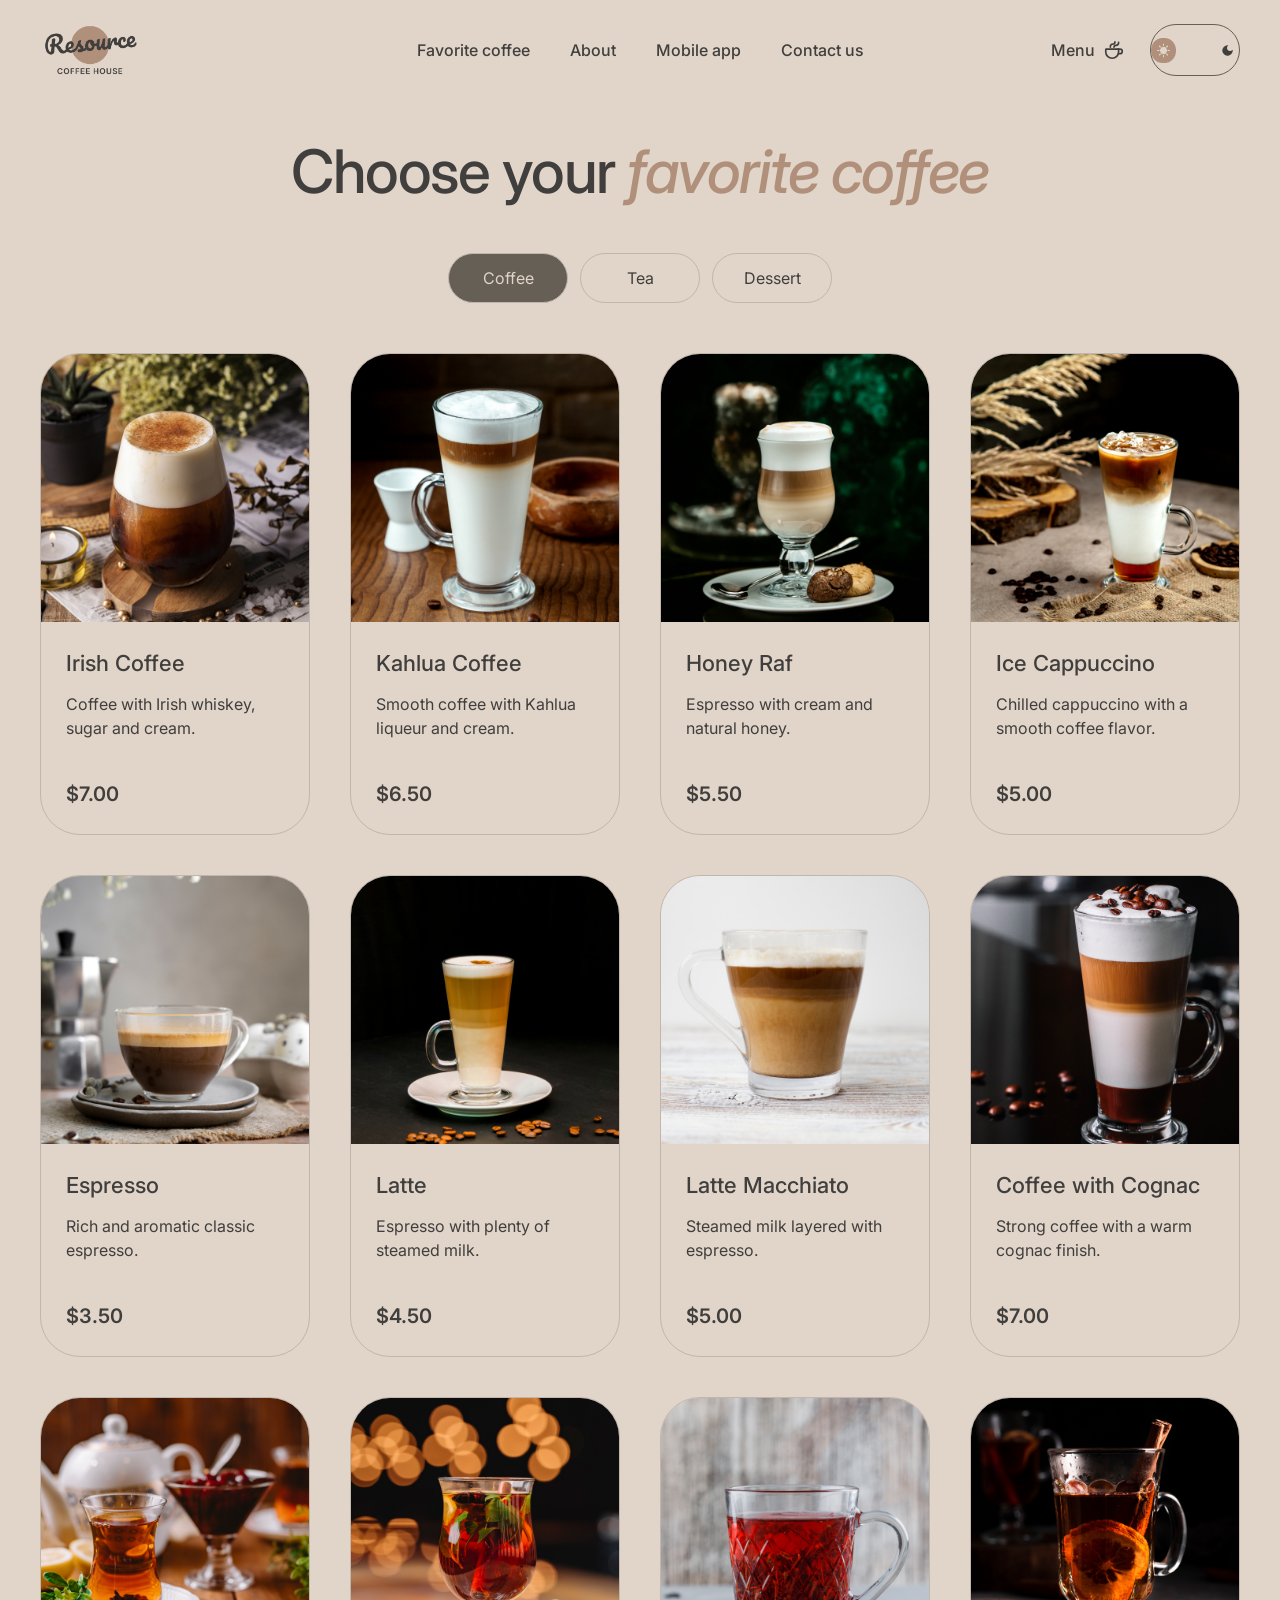
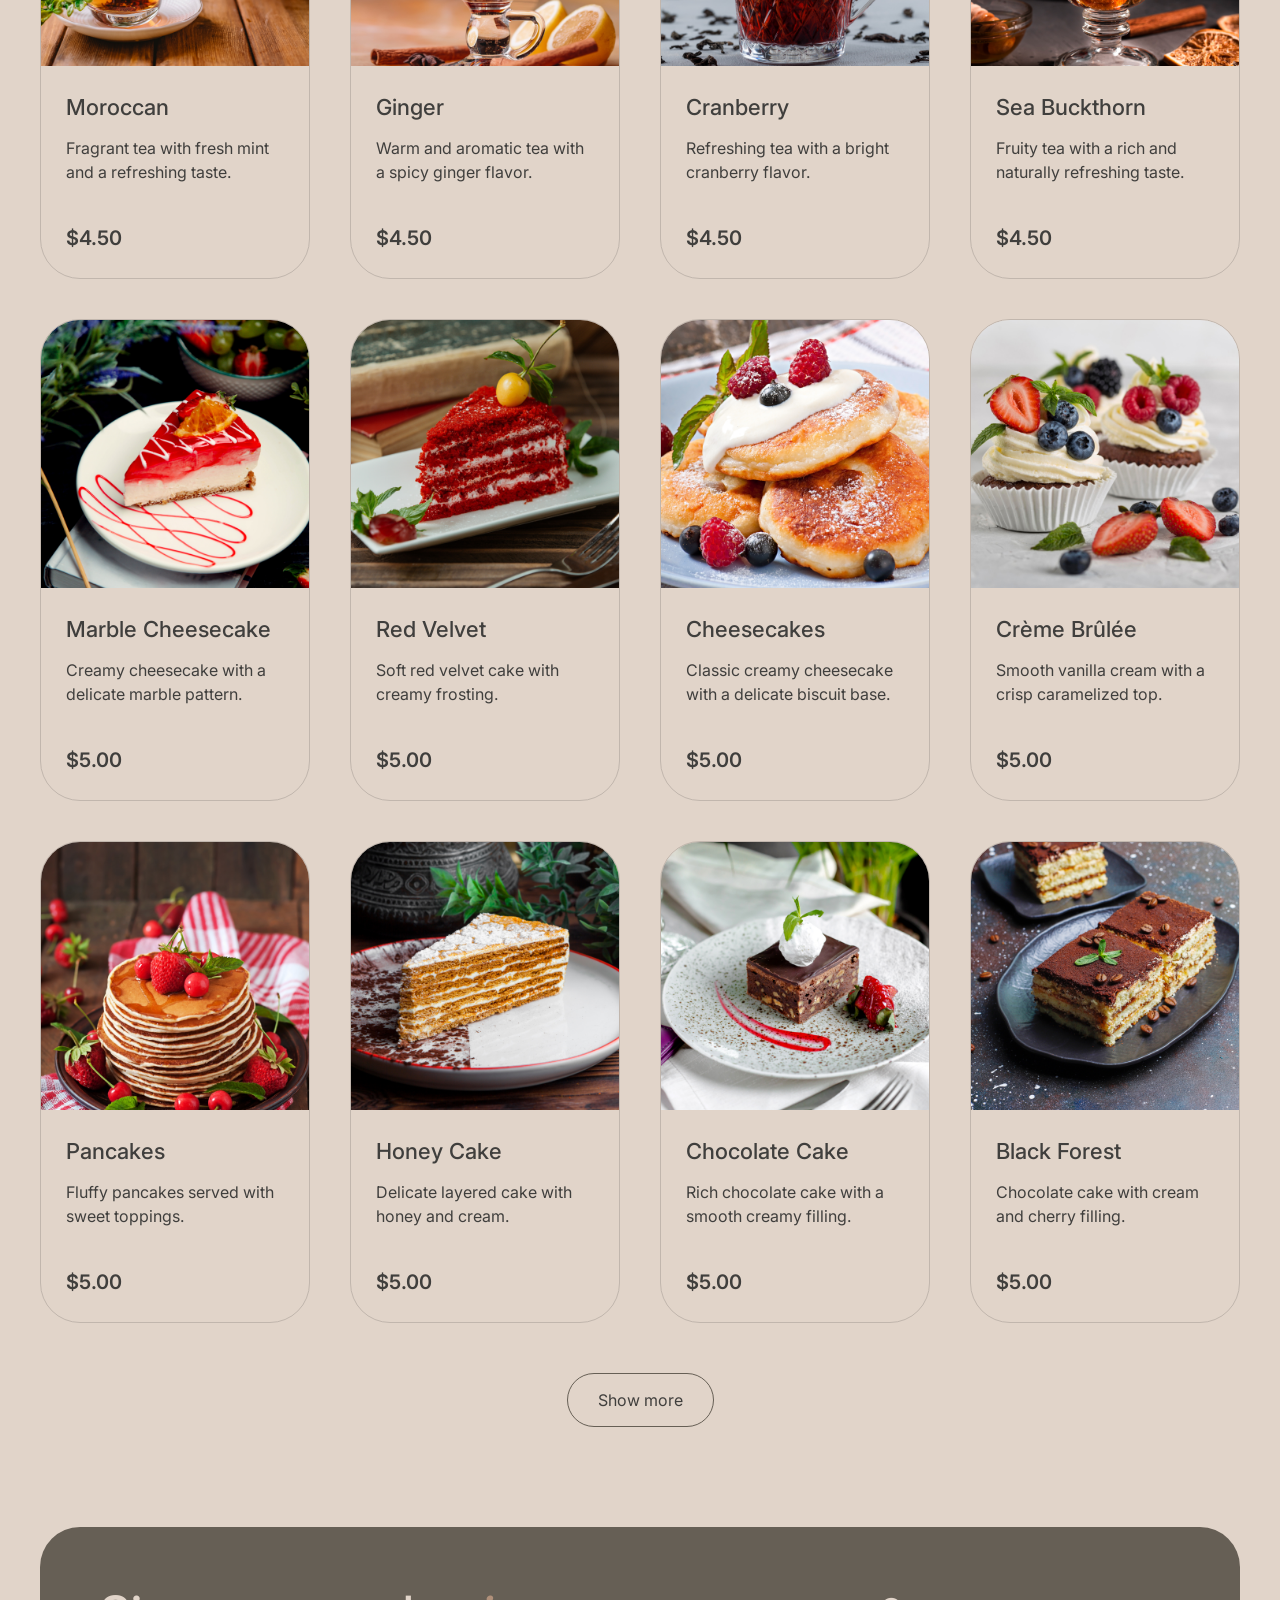
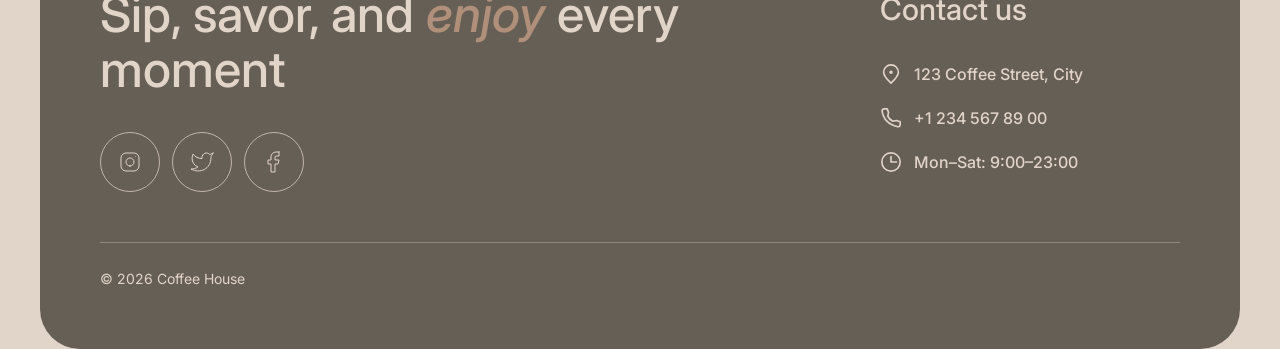
==== commit 0c1c66c5: "feat: add dark theme sun icon" ====
--- a/menu.html
+++ b/menu.html
@@ -56,17 +56,22 @@
       <button class="theme-button" type="button" aria-label="Change theme">
         <img
           class="theme-icon theme-sun"
-          src="images/icons/sun.svg"
+          src="images/icons/Sun.png"
+          alt=""
+        >
+        <img
+          class="theme-icon theme-sun"
+          src="images/icons/Sun-dark.png"
           alt=""
         >
         <img
           class="theme-icon theme-moon"
-          src="images/icons/moon.svg"
+          src="images/icons/Moon.png"
           alt=""
         >
         <img
           class="theme-icon theme-moon-dark"
-          src="images/icons/moon-dark.svg"
+          src="images/icons/Moon-dark.png"
           alt=""
         >
       </button>
--- a/css/style.css
+++ b/css/style.css
@@ -181,18 +181,22 @@
   height: 25px;
 }
 
-.theme-sun {
-  display: block;
-}
-
+.theme-sun-dark,
 .theme-moon-dark {
   display: none;
 }
 
+.theme-sun,
+.theme-moon {
+  display: block;
+}
+
+body.dark-theme .theme-sun,
 body.dark-theme .theme-moon {
   display: none;
 }
 
+body.dark-theme .theme-sun-dark,
 body.dark-theme .theme-moon-dark {
   display: block;
 }
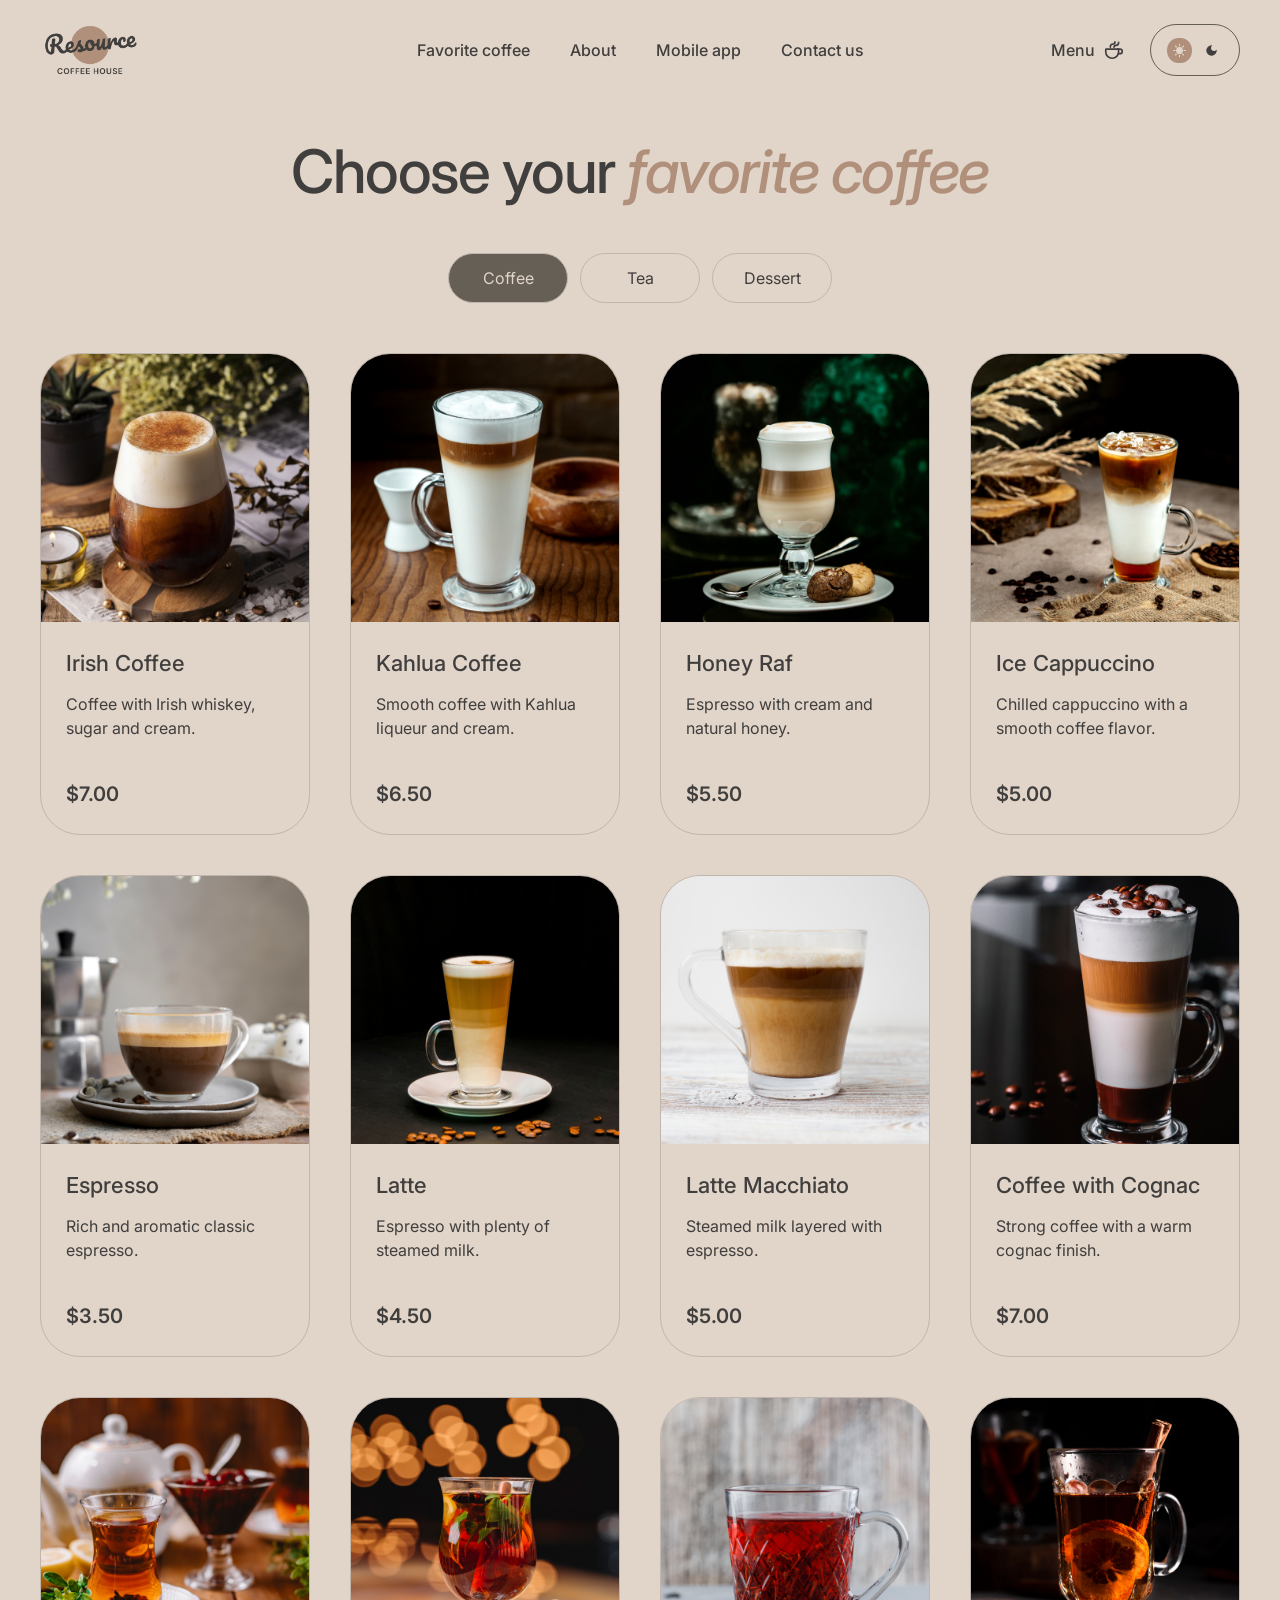
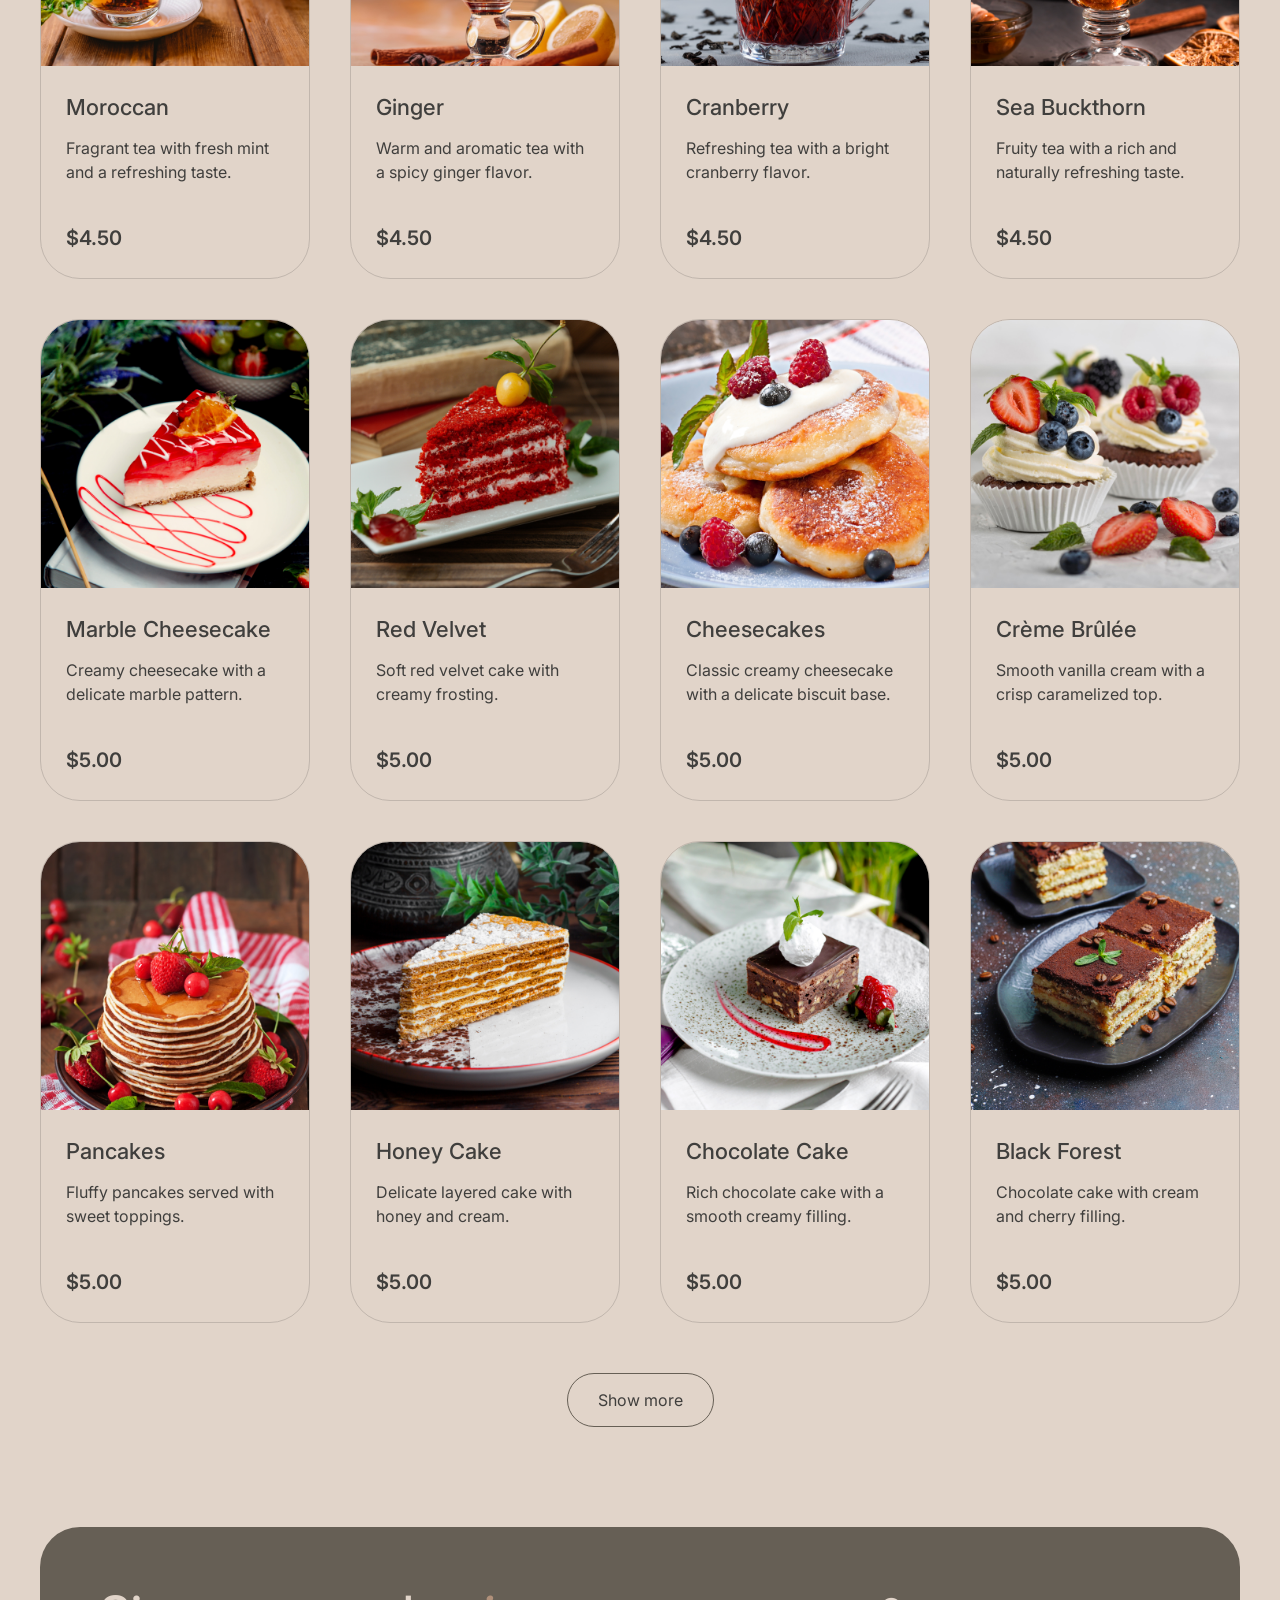
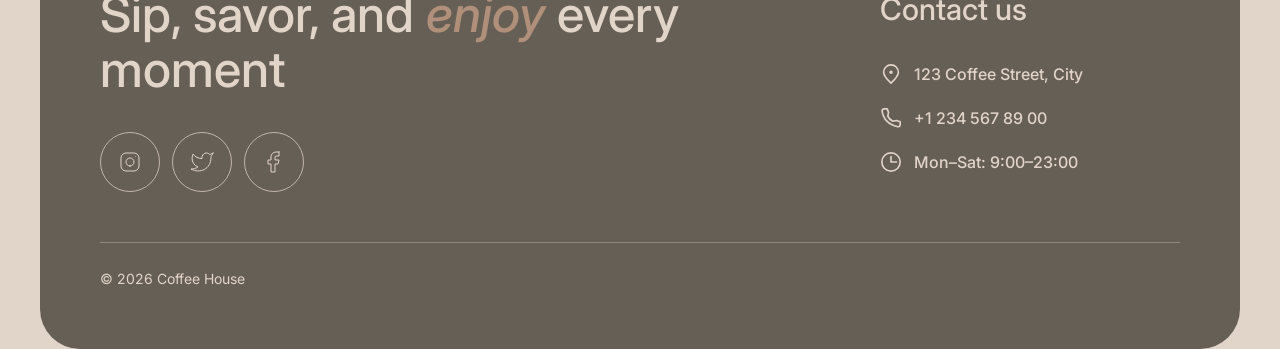
==== commit 80fc1810: "fix: update menu theme icons" ====
--- a/menu.html
+++ b/menu.html
@@ -60,7 +60,7 @@
           alt=""
         >
         <img
-          class="theme-icon theme-sun"
+          class="theme-icon theme-sun-dark"
           src="images/icons/Sun-dark.png"
           alt=""
         >
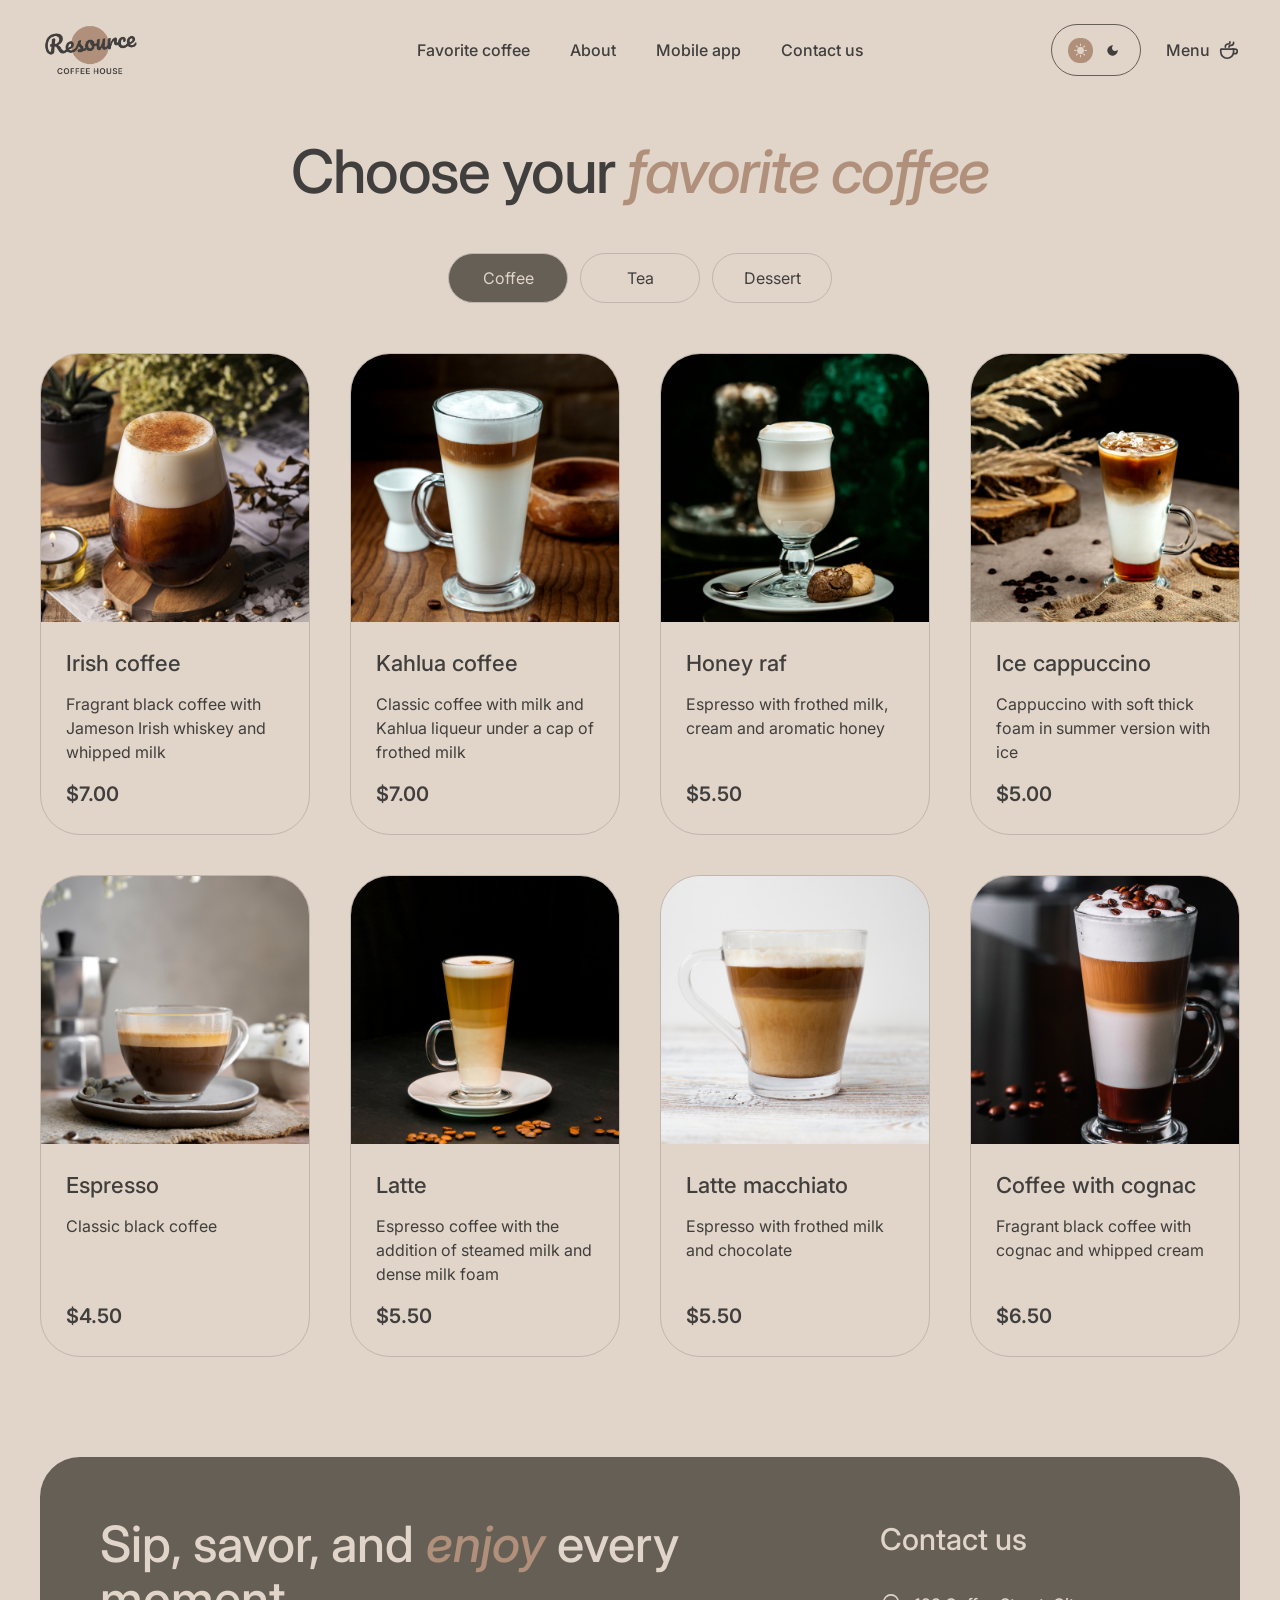
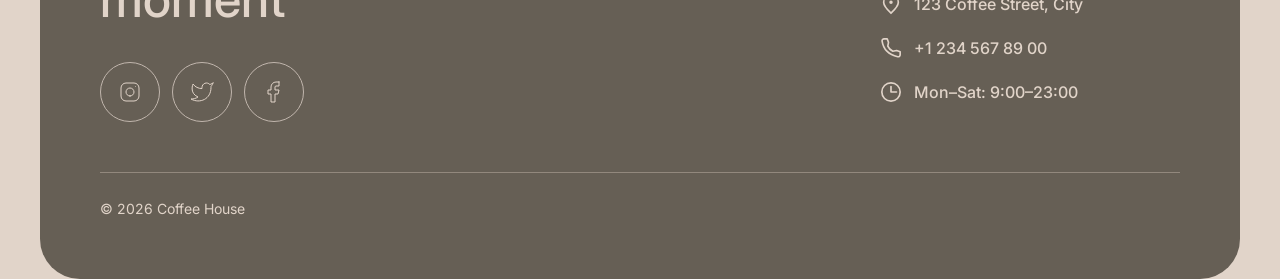
==== commit c0911b81: "feat: add landing page functionality" ====
--- a/menu.html
+++ b/menu.html
@@ -42,17 +42,7 @@
         </li>
       </ul>
     </nav>
-
     <div class="header-actions">
-      <a class="menu-link" href="menu.html">
-        <span>Menu</span>
-        <img
-          class="menu-link-icon"
-          src="images/icons/coffee-cup.svg"
-          alt=""
-        >
-      </a>
-
       <button class="theme-button" type="button" aria-label="Change theme">
         <img
           class="theme-icon theme-sun"
@@ -76,6 +66,15 @@
         >
       </button>
 
+      <a class="menu-link" href="menu.html">
+        <span>Menu</span>
+        <img
+          class="menu-link-icon"
+          src="images/icons/coffee-cup.svg"
+          alt=""
+        >
+      </a>
+
       <button
         class="burger-button"
         type="button"
@@ -94,15 +93,27 @@
     </h1>
 
     <div class="menu-categories">
-      <button class="menu-category menu-category-active" type="button">
+      <button
+        class="menu-category menu-category-active"
+        type="button"
+        data-category="coffee"
+      >
         Coffee
       </button>
 
-      <button class="menu-category" type="button">
+      <button
+        class="menu-category"
+        type="button"
+        data-category="tea"
+      >
         Tea
       </button>
 
-      <button class="menu-category" type="button">
+      <button
+        class="menu-category"
+        type="button"
+        data-category="dessert"
+      >
         Dessert
       </button>
     </div>
@@ -422,7 +433,7 @@
 
         <ul class="contacts">
           <li>
-            <a class="contact-link" href="#">
+            <a class="contact-link" href="https://www.google.com/maps/search/?api=1&query=123%20Coffee%20Street%2C%20City" target="_blank" rel="noopener noreferrer">
               <img src="images/icons/pin-alt.svg" alt="">
               <span>123 Coffee Street, City</span>
             </a>
--- a/css/style.css
+++ b/css/style.css
@@ -1357,3 +1357,412 @@
 body.dark-theme .theme-button {
   border-color: #c1b6ad;
 }
+
+/* Бургер-меню */
+
+body.burger-open {
+  overflow: hidden;
+}
+
+.burger-menu {
+  position: fixed;
+  top: 0;
+  right: 0;
+  bottom: 0;
+  left: 0;
+  z-index: 999;
+  display: none;
+  padding: 60px 20px 40px;
+  overflow-y: auto;
+  background-color: inherit;
+  color: inherit;
+  opacity: 0;
+  visibility: hidden;
+  pointer-events: none;
+  transform: translateX(100%);
+  transition:
+    transform 0.3s ease,
+    opacity 0.3s ease,
+    visibility 0s linear 0.3s;
+}
+
+.burger-menu-open {
+  opacity: 1;
+  visibility: visible;
+  pointer-events: auto;
+  transform: translateX(0);
+  transition:
+    transform 0.3s ease,
+    opacity 0.3s ease,
+    visibility 0s linear 0s;
+}
+
+.burger-menu-list {
+  display: flex;
+  flex-direction: column;
+  align-items: center;
+  gap: 40px;
+  margin: 0;
+  padding: 0;
+  list-style: none;
+}
+
+.burger-menu-item {
+  display: flex;
+  justify-content: center;
+}
+
+.burger-menu-link {
+  display: flex;
+  align-items: center;
+  justify-content: center;
+  gap: 8px;
+  font-size: 24px;
+  font-weight: 500;
+  text-align: center;
+  text-decoration: none;
+}
+
+.burger-menu-link-menu img {
+  width: 20px;
+  height: 20px;
+}
+
+.burger-button span {
+  transition:
+    transform 0.3s ease,
+    opacity 0.3s ease;
+}
+
+.burger-button-open span:first-child {
+  transform: translateY(4px) rotate(45deg);
+}
+
+.burger-button-open span:last-child {
+  transform: translateY(-4px) rotate(-45deg);
+}
+
+@media (max-width: 480px) {
+  .burger-menu {
+    padding: 50px 20px 30px;
+  }
+
+  .burger-menu-list {
+    gap: 30px;
+  }
+
+  .burger-menu-link {
+    font-size: 22px;
+  }
+}
+
+/* Слайдер */
+
+.slider {
+  display: flex;
+  align-items: center;
+  justify-content: center;
+  gap: 40px;
+  width: 100%;
+}
+
+.slider-viewport {
+  flex: 1 1 auto;
+  width: 100%;
+  max-width: 480px;
+  min-width: 0;
+  overflow: hidden;
+}
+
+.slider-track {
+  display: flex;
+  width: 100%;
+  transition: transform 0.5s ease;
+}
+
+.slider-card {
+  flex: 0 0 100%;
+  width: 100%;
+}
+
+.slider-button {
+  flex-shrink: 0;
+  width: 44px;
+  height: 44px;
+  cursor: pointer;
+}
+
+.slider-controls {
+  display: flex;
+  align-items: center;
+  justify-content: center;
+  gap: 8px;
+}
+
+.slider-control {
+  position: relative;
+  width: 40px;
+  height: 4px;
+  padding: 0;
+  border: 0;
+  border-radius: 10px;
+  background-color: currentColor;
+  opacity: 0.4;
+  cursor: pointer;
+  transition:
+    opacity 0.3s ease,
+    transform 0.3s ease;
+}
+
+.slider-control::before {
+  content: "";
+  position: absolute;
+  inset: -10px 0;
+}
+
+.slider-control:hover {
+  opacity: 0.7;
+}
+
+.slider-control-active {
+  opacity: 1;
+}
+
+.slider-control-active:hover {
+  opacity: 1;
+}
+
+@media (max-width: 768px) {
+  .slider {
+    gap: 20px;
+  }
+
+  .slider-viewport {
+    max-width: 480px;
+  }
+
+  .slider-button {
+    width: 44px;
+    height: 44px;
+  }
+}
+
+@media (max-width: 480px) {
+  .slider {
+    gap: 12px;
+  }
+
+  .slider-button {
+    width: 40px;
+    height: 40px;
+  }
+
+  .slider-control {
+    width: 36px;
+  }
+}
+
+/* Модальное окно */
+
+body.modal-open {
+  overflow: hidden;
+}
+
+.menu-card {
+  cursor: pointer;
+}
+
+.product-modal-overlay {
+  position: fixed;
+  inset: 0;
+  z-index: 1000;
+  display: none;
+  align-items: center;
+  justify-content: center;
+  padding: 20px;
+  background-color: rgb(0 0 0 / 60%);
+  opacity: 0;
+  visibility: hidden;
+  transition:
+    opacity 0.3s ease,
+    visibility 0s linear 0.3s;
+}
+
+.product-modal-overlay-open {
+  display: flex;
+  opacity: 1;
+  visibility: visible;
+  transition:
+    opacity 0.3s ease,
+    visibility 0s linear 0s;
+}
+
+.product-modal {
+  position: relative;
+  display: flex;
+  gap: 40px;
+  width: min(800px, 100%);
+  max-height: calc(100vh - 40px);
+  padding: 40px;
+  overflow-y: auto;
+  border-radius: 40px;
+  background-color: #ffffff;
+  color: #403f3d;
+  transform: scale(0.95);
+  transition: transform 0.3s ease;
+}
+
+.product-modal-overlay-open .product-modal {
+  transform: scale(1);
+}
+
+.product-modal-close {
+  position: absolute;
+  top: 20px;
+  right: 20px;
+  z-index: 2;
+  display: flex;
+  align-items: center;
+  justify-content: center;
+  width: 44px;
+  height: 44px;
+  border: 1px solid #403f3d;
+  border-radius: 50%;
+  font-size: 28px;
+  line-height: 1;
+}
+
+.product-modal-image {
+  flex: 0 0 40%;
+  width: 40%;
+  height: fit-content;
+  aspect-ratio: 1;
+  border-radius: 20px;
+  object-fit: cover;
+}
+
+.product-modal-content {
+  flex: 1;
+  display: flex;
+  flex-direction: column;
+  gap: 16px;
+}
+
+.product-modal-title {
+  font-size: 32px;
+  line-height: 1.2;
+}
+
+.product-modal-description {
+  margin-bottom: 8px;
+}
+
+.product-modal-option-title {
+  font-weight: 600;
+}
+
+.product-modal-options {
+  display: flex;
+  flex-wrap: wrap;
+  gap: 8px;
+}
+
+.product-modal-option {
+  display: flex;
+  align-items: center;
+  justify-content: space-between;
+  gap: 12px;
+  min-width: 90px;
+  padding: 10px 14px;
+  border: 1px solid #c1b6ad;
+  border-radius: 100px;
+  transition:
+    background-color 0.3s ease,
+    color 0.3s ease,
+    border-color 0.3s ease;
+}
+
+.product-modal-option-active {
+  border-color: #403f3d;
+  color: #ffffff;
+  background-color: #403f3d;
+}
+
+.product-modal-total {
+  display: flex;
+  justify-content: space-between;
+  margin-top: 8px;
+  padding-top: 16px;
+  border-top: 1px solid #c1b6ad;
+  font-size: 20px;
+  font-weight: 600;
+}
+
+@media (max-width: 768px) {
+  .product-modal {
+    gap: 24px;
+    width: min(600px, 100%);
+    padding: 30px;
+  }
+
+  .product-modal-image {
+    flex-basis: 35%;
+    width: 35%;
+  }
+
+  .product-modal-title {
+    font-size: 28px;
+  }
+}
+
+@media (max-width: 520px) {
+  .product-modal {
+    flex-direction: column;
+    gap: 20px;
+    max-height: calc(100vh - 40px);
+    padding: 20px;
+    border-radius: 20px;
+  }
+
+  .product-modal-close {
+    top: 12px;
+    right: 12px;
+  }
+
+  .product-modal-image {
+    flex: none;
+    width: 100%;
+    max-width: 240px;
+    margin: 0 auto;
+  }
+
+  .product-modal-title {
+    padding-right: 50px;
+    font-size: 24px;
+  }
+}
+
+/* Тёмная тема */
+
+.dark-theme .product-modal {
+  background-color: #403f3d;
+  color: #e1d4c9;
+}
+
+.dark-theme .product-modal-close {
+  border-color: #c1b6ad;
+}
+
+.dark-theme .product-modal-option {
+  border-color: #665f55;
+}
+
+.dark-theme .product-modal-option-active {
+  border-color: #c1b6ad;
+  color: #403f3d;
+  background-color: #c1b6ad;
+}
+
+.dark-theme .product-modal-total {
+  border-color: #665f55;
+}
